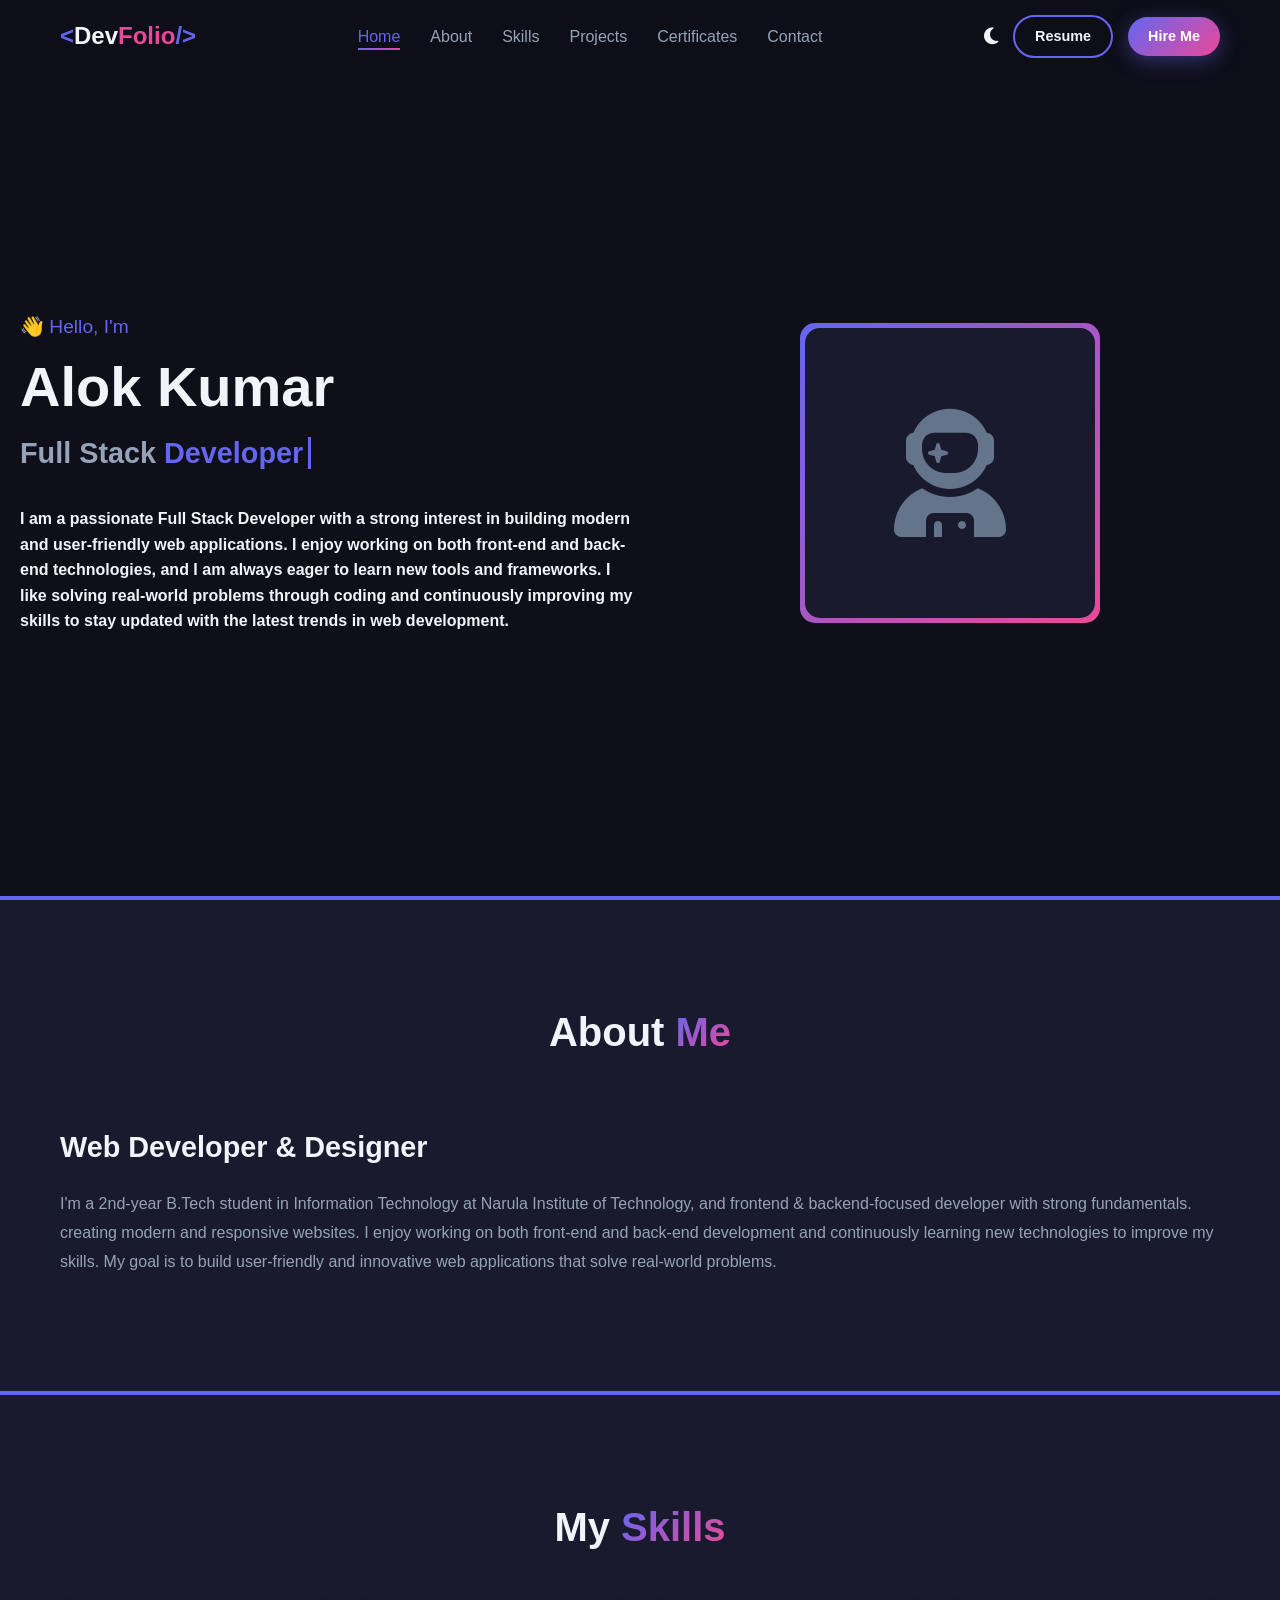
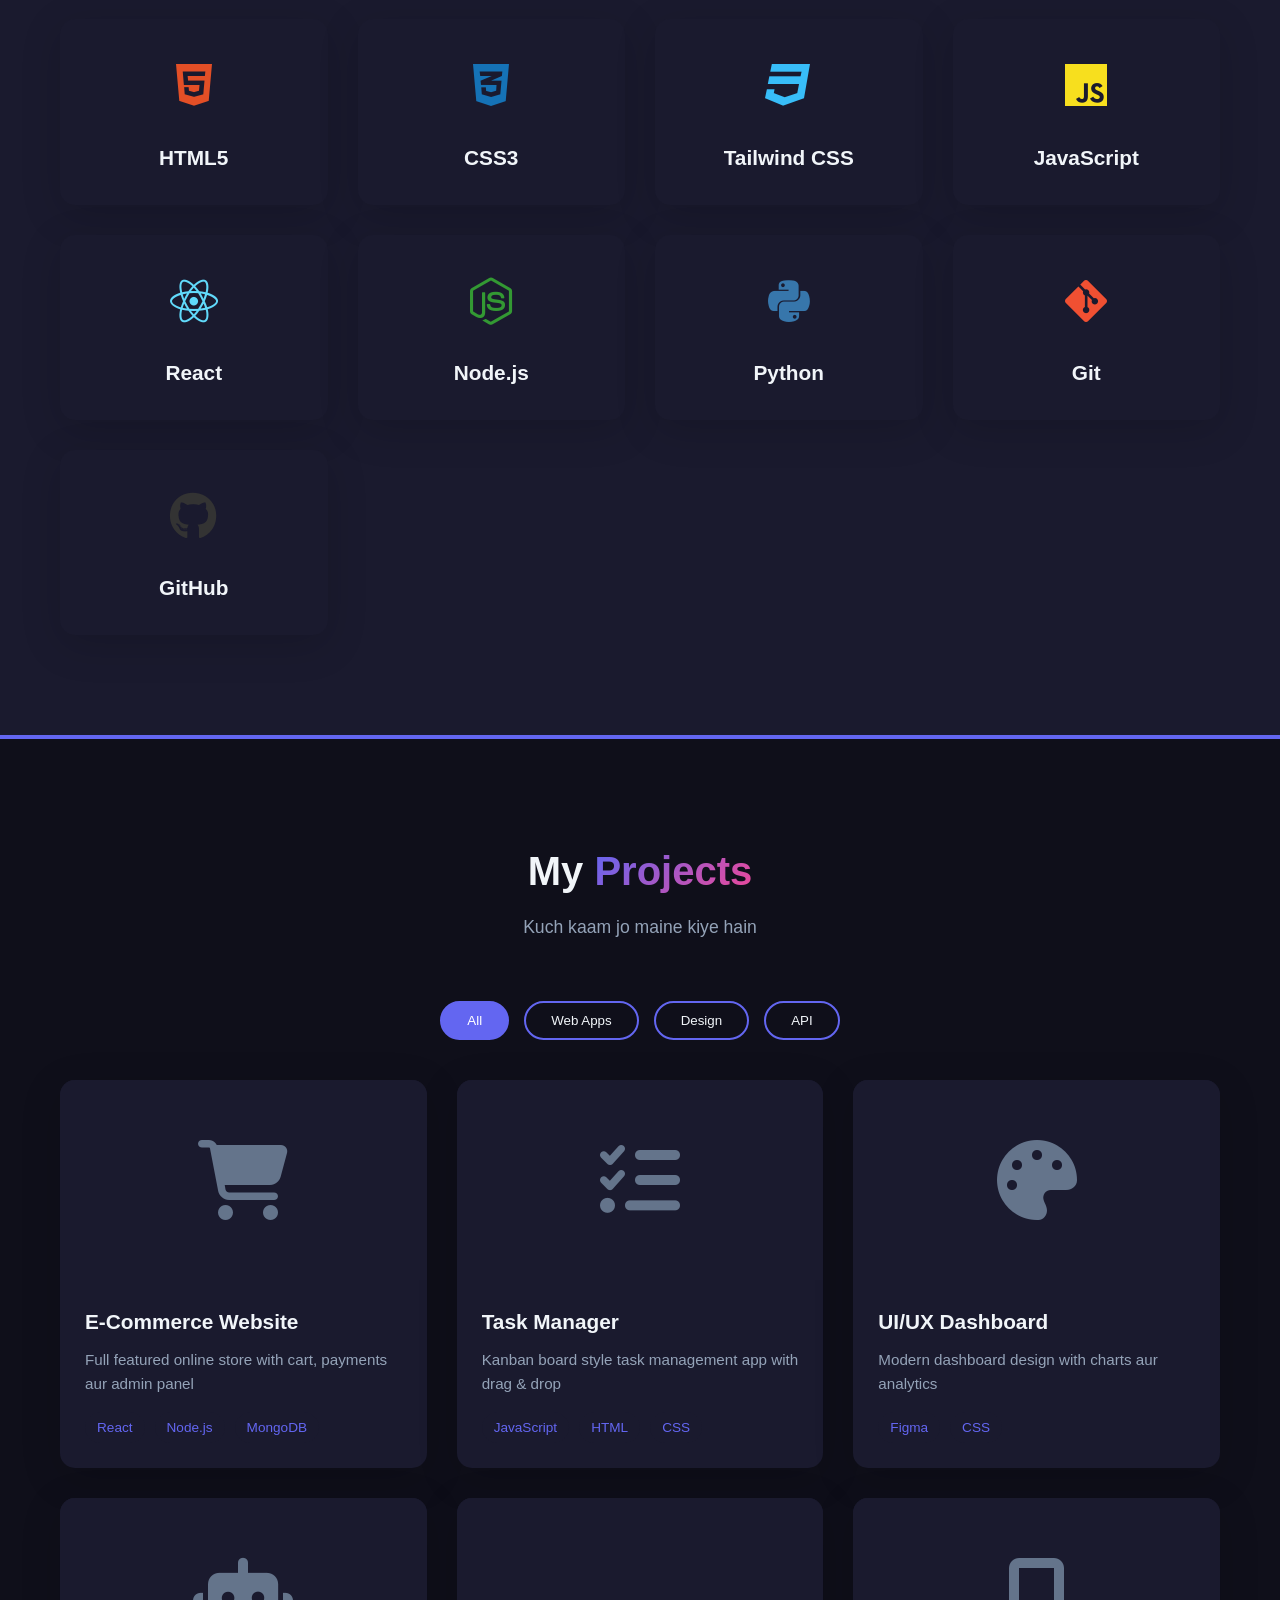
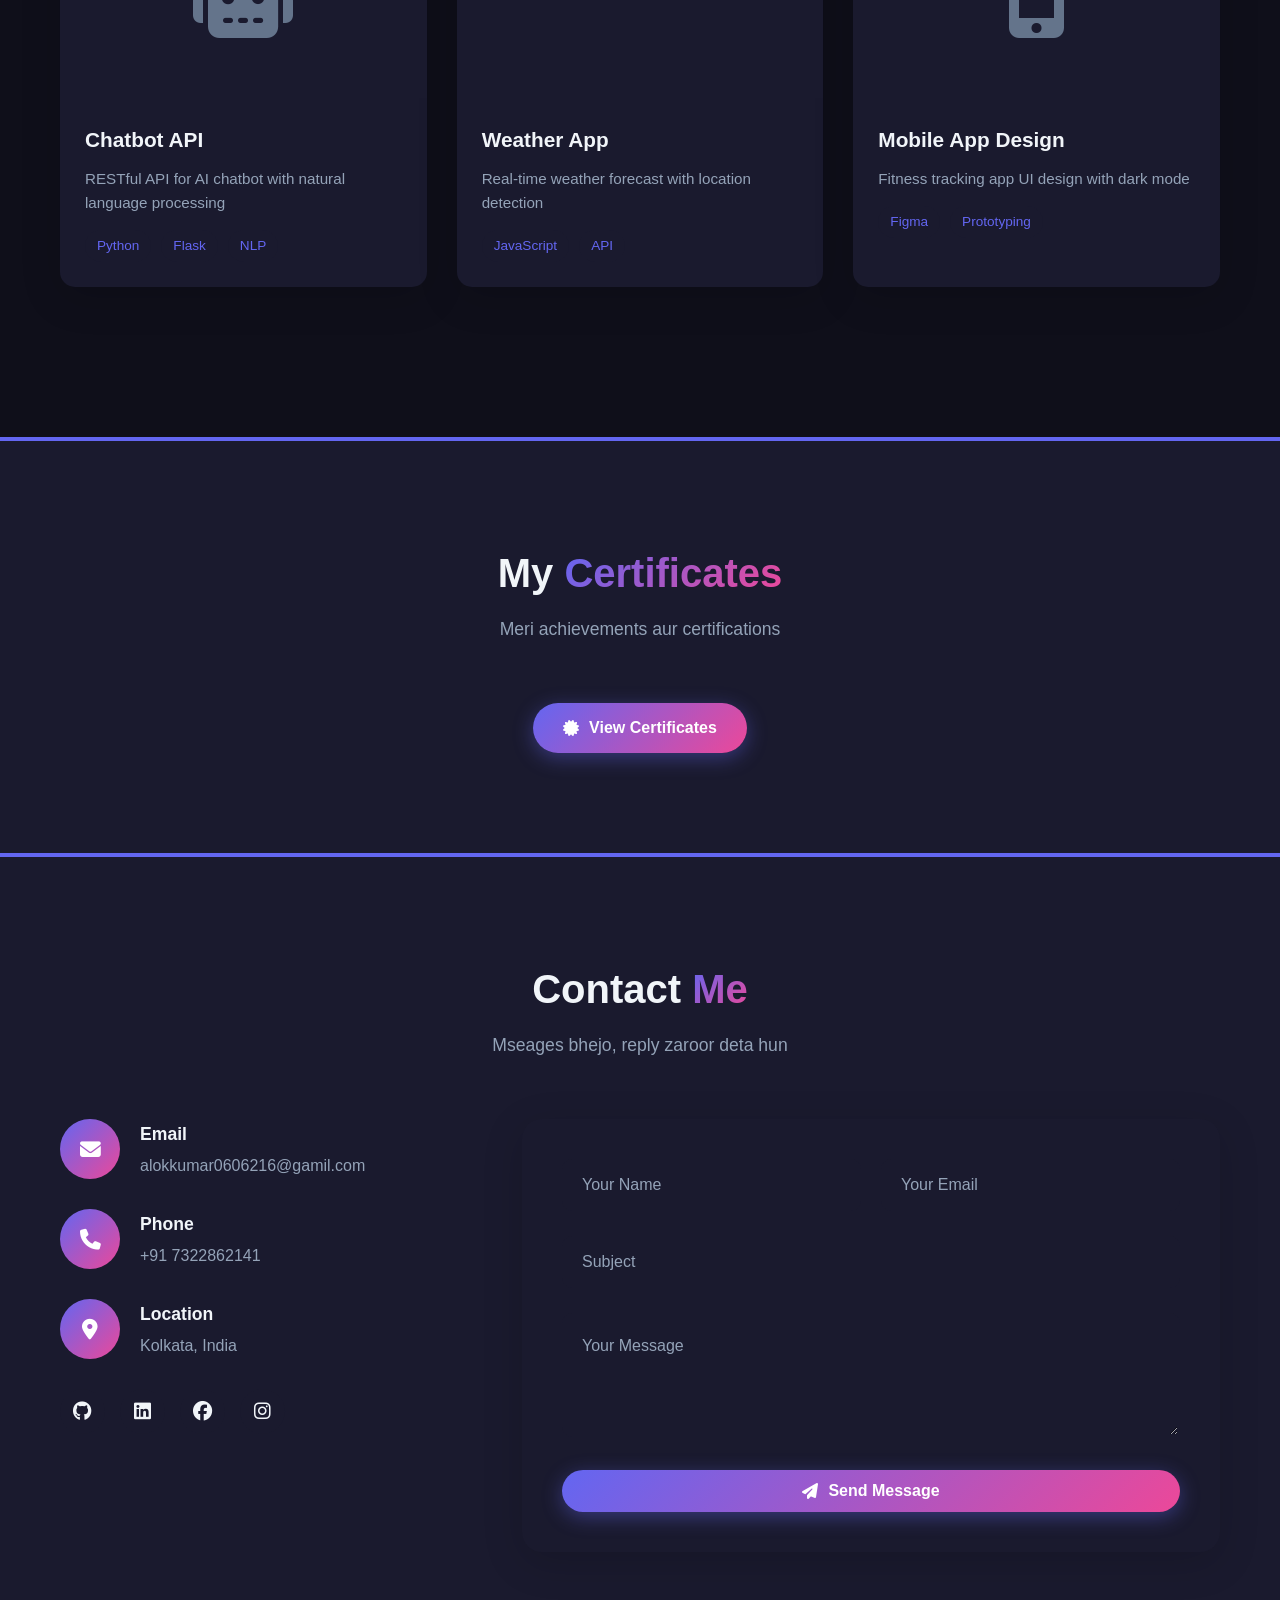
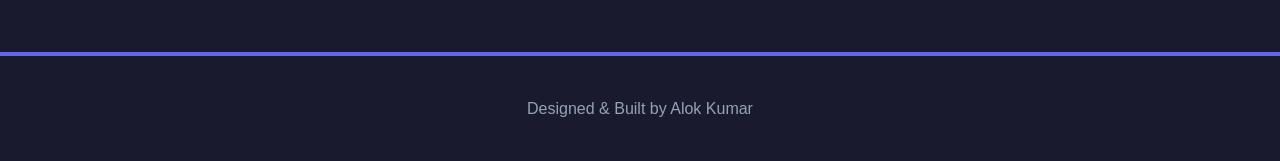
==== index.html @ e2c75981 "On Working" ====
<!doctype html>
<html lang="hi">

<head>
  <meta charset="UTF-8" />
  <meta name="viewport" content="width=device-width, initial-scale=1.0" />
  <title>Portfolio</title>
  <link rel="stylesheet" href="style.css" />
  <link href="https://cdnjs.cloudflare.com/ajax/libs/font-awesome/6.4.0/css/all.min.css" rel="stylesheet" />
</head>

<body>
  <!-- Loader -->
  <div class="loader" id="loader">
    <div class="spinner"></div>
  </div>

  <!-- Navigation -->
  <nav class="navbar" id="navbar">
    <div class="nav-container">
      <a href="#home" class="logo">
        <span>&lt;</span>Dev<span class="highlight">Folio</span><span>/&gt;</span>
      </a>
      <ul class="nav-menu" id="nav-menu">
        <li><a href="#home" class="nav-link active">Home</a></li>
        <li><a href="#about" class="nav-link">About</a></li>
        <li><a href="#skills" class="nav-link">Skills</a></li>
        <li><a href="#projects" class="nav-link">Projects</a></li>
        <li><a href="#certificates" class="nav-link">Certificates</a></li>
        <li><a href="#contact" class="nav-link">Contact</a></li>
      </ul>
      <div class="nav-actions">
        <button class="theme-toggle" id="theme-toggle" title="Dark/Light Mode">
          <i class="fas fa-moon"></i>
        </button>
        <div class="nav-btns">
          <a href="#" class="btn btn-sm btn-outline" id="download-cv">Resume</a>
          <a href="https://www.linkedin.com/in/alokkumar004" target="_blank" class="btn btn-sm btn-primary">Hire Me</a>
        </div>
        <button class="hamburger" id="hamburger">
          <span></span>
          <span></span>
          <span></span>
        </button>
      </div>
    </div>
  </nav>

  <!-- Hero Section -->
  <section id="home" class="hero">
    <div class="hero-content">
      <p class="hero-greeting">👋 Hello, I'm</p>
      <h1 class="hero-title">Alok Kumar</h1>
      <h2 class="hero-subtitle">
        Full Stack <span class="typewriter" id="typewriter"></span>
      </h2>
      <p class="hero-description">
      <h4>I am a passionate Full Stack Developer with a strong interest in building modern and user-friendly web
        applications. I enjoy working on both front-end and back-end technologies, and I am always eager to learn new
        tools and frameworks. I like solving real-world problems through coding and continuously improving my skills to
        stay updated with the latest trends in web development.</h4>
      </p>

      <div class="hero-stats">

      </div>
    </div>
    <div class="hero-image">
      <div class="image-container">
        <div class="image-border">
          <div class="image-placeholder">
            <i class="fas fa-user-astronaut"></i>
          </div>
        </div>
      </div>
    </div>
  </section>

  <!-- About Section -->
  <section id="about" class="about">
    <div class="container">
      <div class="section-header">
        <h2 class="section-title">About <span class="highlight">Me</span></h2>
        <p class="section-subtitle"></p>
      </div>
      <div class="about-content">
        <div class="about-text">
          <h3>Web Developer & Designer</h3>
          <p>
            I'm a 2nd-year B.Tech student in Information Technology at Narula Institute of Technology, and frontend & backend-focused developer with strong fundamentals.

            creating modern and responsive websites. I enjoy working
            on both front-end and back-end development and continuously
            learning new technologies to improve my skills. My goal is
            to build user-friendly and innovative web applications that
            solve real-world problems.
          </p>
          <p>
            <!-- Mera focus always user experience pe rehta hai. Main ensure karta
            hun ki jo website banau wo not only beautiful ho balki fast aur
            accessible bhi ho. -->
          </p>
        </div>
      </div>
    </div>
  </section>

  <!-- Skills Section -->
  <section id="skills" class="skills">
    <div class="container">
      <div class="section-header">
        <h2 class="section-title">
          My <span class="highlight">Skills</span>
        </h2>
      </div>
      <div class="skills-grid">
        <div class="skill-card" data-aos="fade-up">
          <div class="skill-icon">
            <i class="fab fa-html5"></i>
          </div>
          <h3>HTML5</h3>
        </div>
        <div class="skill-card" data-aos="fade-up">
          <div class="skill-icon">
            <i class="fab fa-css3-alt"></i>
          </div>
          <h3>CSS3</h3>
        </div>
        <div class="skill-card" data-aos="fade-up">
          <div class="skill-icon">
            <i class="fab fa-css3"></i>
          </div>
          <h3>Tailwind CSS</h3>
        </div>
        <div class="skill-card" data-aos="fade-up">
          <div class="skill-icon">
            <i class="fab fa-js"></i>
          </div>
          <h3>JavaScript</h3>
        </div>
        <div class="skill-card" data-aos="fade-up">
          <div class="skill-icon">
            <i class="fab fa-react"></i>
          </div>
          <h3>React</h3>
        </div>
        <div class="skill-card" data-aos="fade-up">
          <div class="skill-icon">
            <i class="fab fa-node-js"></i>
          </div>
          <h3>Node.js</h3>
        </div>
        <div class="skill-card" data-aos="fade-up">
          <div class="skill-icon">
            <i class="fab fa-python"></i>
          </div>
          <h3>Python</h3>
        </div>
        <div class="skill-card" data-aos="fade-up">
          <div class="skill-icon">
            <i class="fab fa-git-alt"></i>
          </div>
          <h3>Git</h3>
        </div>
        <div class="skill-card" data-aos="fade-up">
          <div class="skill-icon">
            <i class="fab fa-github"></i>
          </div>
          <h3>GitHub</h3>
        </div>
      </div>
    </div>
  </section>

  <!-- Projects Section -->
  <section id="projects" class="projects">
    <div class="container">
      <div class="section-header">
        <h2 class="section-title">
          My <span class="highlight">Projects</span>
        </h2>
        <p class="section-subtitle">Kuch kaam jo maine kiye hain</p>
      </div>
      <div class="project-filters">
        <button class="filter-btn active" data-filter="all">All</button>
        <button class="filter-btn" data-filter="web">Web Apps</button>
        <button class="filter-btn" data-filter="design">Design</button>
        <button class="filter-btn" data-filter="api">API</button>
      </div>
      <div class="projects-grid">
        <div class="project-card" data-category="web">
          <div class="project-image">
            <div class="project-placeholder">
              <i class="fas fa-shopping-cart"></i>
            </div>
            <div class="project-overlay">
              <a href="#" class="project-link"><i class="fas fa-link"></i></a>
              <a href="#" class="project-github"><i class="fab fa-github"></i></a>
            </div>
          </div>
          <div class="project-info">
            <h3>E-Commerce Website</h3>
            <p>
              Full featured online store with cart, payments aur admin panel
            </p>
            <div class="project-tags">
              <span>React</span>
              <span>Node.js</span>
              <span>MongoDB</span>
            </div>
          </div>
        </div>
        <div class="project-card" data-category="web">
          <div class="project-image">
            <div class="project-placeholder">
              <i class="fas fa-tasks"></i>
            </div>
            <div class="project-overlay">
              <a href="#" class="project-link"><i class="fas fa-link"></i></a>
              <a href="#" class="project-github"><i class="fab fa-github"></i></a>
            </div>
          </div>
          <div class="project-info">
            <h3>Task Manager</h3>
            <p>Kanban board style task management app with drag & drop</p>
            <div class="project-tags">
              <span>JavaScript</span>
              <span>HTML</span>
              <span>CSS</span>
            </div>
          </div>
        </div>
        <div class="project-card" data-category="design">
          <div class="project-image">
            <div class="project-placeholder">
              <i class="fas fa-palette"></i>
            </div>
            <div class="project-overlay">
              <a href="#" class="project-link"><i class="fas fa-link"></i></a>
              <a href="#" class="project-github"><i class="fab fa-github"></i></a>
            </div>
          </div>
          <div class="project-info">
            <h3>UI/UX Dashboard</h3>
            <p>Modern dashboard design with charts aur analytics</p>
            <div class="project-tags">
              <span>Figma</span>
              <span>CSS</span>
            </div>
          </div>
        </div>
        <div class="project-card" data-category="api">
          <div class="project-image">
            <div class="project-placeholder">
              <i class="fas fa-robot"></i>
            </div>
            <div class="project-overlay">
              <a href="#" class="project-link"><i class="fas fa-link"></i></a>
              <a href="#" class="project-github"><i class="fab fa-github"></i></a>
            </div>
          </div>
          <div class="project-info">
            <h3>Chatbot API</h3>
            <p>RESTful API for AI chatbot with natural language processing</p>
            <div class="project-tags">
              <span>Python</span>
              <span>Flask</span>
              <span>NLP</span>
            </div>
          </div>
        </div>
        <div class="project-card" data-category="web">
          <div class="project-image">
            <div class="project-placeholder">
              <i class="fas fa-weather"></i>
            </div>
            <div class="project-overlay">
              <a href="#" class="project-link"><i class="fas fa-link"></i></a>
              <a href="#" class="project-github"><i class="fab fa-github"></i></a>
            </div>
          </div>
          <div class="project-info">
            <h3>Weather App</h3>
            <p>Real-time weather forecast with location detection</p>
            <div class="project-tags">
              <span>JavaScript</span>
              <span>API</span>
            </div>
          </div>
        </div>
        <div class="project-card" data-category="design">
          <div class="project-image">
            <div class="project-placeholder">
              <i class="fas fa-mobile-alt"></i>
            </div>
            <div class="project-overlay">
              <a href="#" class="project-link"><i class="fas fa-link"></i></a>
              <a href="#" class="project-github"><i class="fab fa-github"></i></a>
            </div>
          </div>
          <div class="project-info">
            <h3>Mobile App Design</h3>
            <p>Fitness tracking app UI design with dark mode</p>
            <div class="project-tags">
              <span>Figma</span>
              <span>Prototyping</span>
            </div>
          </div>
        </div>
      </div>
    </div>
  </section>

  <!-- Certificates Section -->
  <section id="certificates" class="certificates">
    <div class="container" style="text-align: center;">
      <div class="section-header">
        <h2 class="section-title">My <span class="highlight">Certificates</span></h2>
        <p class="section-subtitle">Meri achievements aur certifications</p>
      </div>
      <a href="#" class="btn btn-primary">
        <i class="fas fa-certificate"></i> View Certificates
      </a>
    </div>
  </section>

  <!-- Contact Section -->
  <section id="contact" class="contact">
    <div class="container">
      <div class="section-header">
        <h2 class="section-title">
          Contact <span class="highlight">Me</span>
        </h2>
        <p class="section-subtitle">Mseages bhejo, reply zaroor deta hun</p>
      </div>
      <div class="contact-content">
        <div class="contact-info">
          <div class="contact-item">
            <div class="contact-icon">
              <i class="fas fa-envelope"></i>
            </div>
            <div>
              <h4>Email</h4>
              <p>alokkumar0606216@gamil.com</p>
            </div>
          </div>
          <div class="contact-item">
            <div class="contact-icon">
              <i class="fas fa-phone"></i>
            </div>
            <div>
              <h4>Phone</h4>
              <p>+91 7322862141</p>
            </div>
          </div>
          <div class="contact-item">
            <div class="contact-icon">
              <i class="fas fa-map-marker-alt"></i>
            </div>
            <div>
              <h4>Location</h4>
              <p>Kolkata, India</p>
            </div>
          </div>
          <div class="social-links">
            <a href="https://github.com/" target="_blank" title="GitHub"><i class="fab fa-github"></i></a>
            <a href="https://www.linkedin.com/in/alokkumar004" target="_blank" title="LinkedIn"><i
                class="fab fa-linkedin"></i></a>
            <a href="https://facebook.com/" target="_blank" title="facebook"><i class="fab fa-facebook"></i></a>
            <a href="https://instagram.com/" target="_blank" title="Instagram"><i class="fab fa-instagram"></i></a>
          </div>
        </div>
        <form class="contact-form" id="contact-form">
          <div class="form-row">
            <div class="form-group">
              <input type="text" id="name" name="name" required />
              <label for="name">Your Name</label>
            </div>
            <div class="form-group">
              <input type="email" id="email" name="email" required />
              <label for="email">Your Email</label>
            </div>
          </div>
          <div class="form-group">
            <input type="text" id="subject" name="subject" required />
            <label for="subject">Subject</label>
          </div>
          <div class="form-group">
            <textarea id="message" name="message" rows="5" required></textarea>
            <label for="message">Your Message</label>
          </div>
          <button type="submit" class="btn btn-primary btn-block">
            <i class="fas fa-paper-plane"></i> Send Message
          </button>
        </form>
      </div>
    </div>
  </section>

  <!-- Footer -->
  <footer class="footer">
    <div class="container">
      <div class="footer-content">

        <p>Designed & Built by Alok Kumar</p>
      </div>
    </div>
  </footer>

  <!-- Back to Top Button -->
  <button class="back-to-top" id="back-to-top">
    <i class="fas fa-arrow-up"></i>
  </button>

  <!-- Toast Notification -->
  <div class="toast" id="toast">
    <i class="fas fa-check-circle"></i>
    <span id="toast-message">Message sent successfully!</span>
  </div>

  <script src="script.js"></script>
</body>

</html>
---- style.css ----
/* ==========================================
   PORTFOLIO - CSS STYLES
   ========================================== */

/* CSS Variables */
:root {
  --primary: #6366f1;
  --primary-dark: #4f46e5;
  --secondary: #ec4899;
  --dark: #1a1a2e;
  --dark-bg: #0f0f1a;
  --light: #ffffff;
  --gray: #64748b;
  --gray-light: #e2e8f0;
  --gradient: linear-gradient(135deg, #6366f1 0%, #ec4899 100%);
  --shadow: 0 10px 40px rgba(0, 0, 0, 0.15);
  --transition: all 0.3s ease;
}

/* Light Theme */
[data-theme="light"] {
  --bg-primary: #ffffff;
  --bg-secondary: #f8fafc;
  --text-primary: #1e293b;
  --text-secondary: #475569;
  --card-bg: #ffffff;
  --nav-bg: rgba(255, 255, 255, 0.95);
}

/* Dark Theme */
[data-theme="dark"] {
  --bg-primary: #0f0f1a;
  --bg-secondary: #1a1a2e;
  --text-primary: #f1f5f9;
  --text-secondary: #94a3b8;
  --card-bg: #1a1a2e;
  --nav-bg: rgba(15, 15, 26, 0.95);
}

/* Reset & Base */
* {
  margin: 0;
  padding: 0;
  box-sizing: border-box;
}

html {
  scroll-behavior: smooth;
}

body {
  font-family: "Segoe UI", Tahoma, sans-serif;
  background: var(--bg-primary);
  color: var(--text-primary);
  line-height: 1.6;
  overflow-x: hidden;
  transition: var(--transition);
}

a {
  text-decoration: none;
  color: inherit;
}

ul {
  list-style: none;
}

img {
  max-width: 100%;
}

/* Container */
.container {
  max-width: 1200px;
  margin: 0 auto;
  padding: 0 20px;
}

/* ==========================================
   LOADER
   ========================================== */
.loader {
  position: fixed;
  top: 0;
  left: 0;
  width: 100%;
  height: 100%;
  background: var(--bg-primary);
  display: flex;
  justify-content: center;
  align-items: center;
  z-index: 9999;
  transition:
    opacity 0.5s,
    visibility 0.5s;
}

.loader.hidden {
  opacity: 0;
  visibility: hidden;
}

.spinner {
  width: 50px;
  height: 50px;
  border: 4px solid var(--gray-light);
  border-top-color: var(--primary);
  border-radius: 50%;
  animation: spin 1s linear infinite;
}

@keyframes spin {
  to {
    transform: rotate(360deg);
  }
}

/* ==========================================
   NAVIGATION
   ========================================== */
.navbar {
  position: fixed;
  top: 0;
  left: 0;
  width: 100%;
  padding: 15px 0;
  background: var(--nav-bg);
  backdrop-filter: blur(10px);
  z-index: 1000;
  transition: var(--transition);
}

.navbar.scrolled {
  box-shadow: var(--shadow);
  padding: 10px 0;
}

.nav-container {
  max-width: 1200px;
  margin: 0 auto;
  padding: 0 20px;
  display: flex;
  justify-content: space-between;
  align-items: center;
}

.logo {
  font-size: 1.5rem;
  font-weight: 700;
  color: var(--text-primary);
}

.logo span:first-child,
.logo span:last-child {
  color: var(--primary);
}

.logo .highlight {
  color: var(--secondary);
}

.nav-menu {
  display: flex;
  gap: 30px;
}

.nav-link {
  font-weight: 500;
  color: var(--text-secondary);
  position: relative;
  padding: 5px 0;
  transition: var(--transition);
}

.nav-link::after {
  content: "";
  position: absolute;
  bottom: 0;
  left: 0;
  width: 0;
  height: 2px;
  background: var(--gradient);
  transition: var(--transition);
}

.nav-link:hover::after,
.nav-link.active::after {
  width: 100%;
}

.nav-link:hover,
.nav-link.active {
  color: var(--primary);
}

.nav-actions {
  display: flex;
  align-items: center;
  gap: 15px;
}

.nav-btns {
  display: flex;
  gap: 15px;
  align-items: center;
}

.theme-toggle,
.hamburger {
  background: none;
  border: none;
  cursor: pointer;
  font-size: 1.2rem;
  color: var(--text-primary);
  transition: var(--transition);
}

.theme-toggle:hover {
  color: var(--primary);
  transform: scale(1.1);
}

.hamburger {
  display: none;
  flex-direction: column;
  gap: 5px;
}

.hamburger span {
  width: 25px;
  height: 3px;
  background: var(--text-primary);
  border-radius: 3px;
  transition: var(--transition);
}

/* ==========================================
   HERO SECTION
   ========================================== */
.hero {
  min-height: 100vh;
  display: flex;
  align-items: center;
  padding: 100px 20px 50px;
  position: relative;
  background: var(--bg-primary);
}

.hero .container {
  display: flex;
  align-items: center;
  justify-content: space-between;
  gap: 50px;
  max-width: 1200px;
  margin: 0 auto;
  width: 100%;
}

.hero-content {
  flex: 1;
}

.hero-greeting {
  font-size: 1.2rem;
  color: var(--primary);
  margin-bottom: 10px;
}

.hero-title {
  font-size: 3.5rem;
  font-weight: 700;
  margin-bottom: 10px;
  line-height: 1.2;
}

.hero-subtitle {
  font-size: 1.8rem;
  color: var(--text-secondary);
  margin-bottom: 20px;
}

.typewriter {
  color: var(--primary);
  border-right: 3px solid var(--primary);
  padding-right: 5px;
  animation: blink 0.7s infinite;
}

@keyframes blink {
  50% {
    border-color: transparent;
  }
}

.hero-description {
  font-size: 1.1rem;
  color: var(--text-secondary);
  margin-bottom: 30px;
  max-width: 500px;
}

.hero-buttons {
  display: flex;
  gap: 15px;
  margin-bottom: 40px;
}

.btn {
  padding: 12px 30px;
  border-radius: 50px;
  font-weight: 600;
  display: inline-flex;
  align-items: center;
  gap: 10px;
  transition: var(--transition);
  cursor: pointer;
  border: none;
  font-size: 1rem;
}

.btn-sm {
  padding: 8px 20px;
  font-size: 0.9rem;
}

.btn-primary {
  background: var(--gradient);
  color: white;
  box-shadow: 0 5px 20px rgba(99, 102, 241, 0.4);
}

.btn-primary:hover {
  transform: translateY(-3px);
  box-shadow: 0 8px 30px rgba(99, 102, 241, 0.5);
}

.btn-outline {
  background: transparent;
  color: var(--text-primary);
  border: 2px solid var(--primary);
}

.btn-outline:hover {
  background: var(--primary);
  color: white;
}

.hero-stats {
  display: flex;
  gap: 40px;
}

.stat {
  text-align: center;
}

.stat-number {
  font-size: 2.5rem;
  font-weight: 700;
  color: var(--primary);
  display: block;
}

.stat-label {
  font-size: 0.9rem;
  color: var(--text-secondary);
}

.hero-image {
  flex: 1;
  display: flex;
  justify-content: center;
}

.image-container {
  position: relative;
}

.image-border {
  width: 300px;
  height: 300px;
  border-radius: 15px;
  background: var(--gradient);
  padding: 5px;
}

@keyframes rotate {
  from {
    transform: rotate(0deg);
  }
  to {
    transform: rotate(360deg);
  }
}

.image-placeholder {
  width: 100%;
  height: 100%;
  border-radius: 15px;
  background: var(--bg-secondary);
  display: flex;
  justify-content: center;
  align-items: center;
  font-size: 8rem;
  color: var(--gray);
}

.scroll-indicator {
  position: absolute;
  bottom: 30px;
  left: 50%;
  transform: translateX(-50%);
  display: flex;
  flex-direction: column;
  align-items: center;
  gap: 10px;
  color: var(--text-secondary);
  animation: bounce 2s infinite;
}

.mouse {
  width: 25px;
  height: 40px;
  border: 2px solid var(--text-secondary);
  border-radius: 15px;
  position: relative;
}

.wheel {
  width: 4px;
  height: 8px;
  background: var(--primary);
  border-radius: 2px;
  position: absolute;
  top: 8px;
  left: 50%;
  transform: translateX(-50%);
  animation: scroll 1.5s infinite;
}

@keyframes scroll {
  0% {
    opacity: 1;
    transform: translateX(-50%) translateY(0);
  }
  100% {
    opacity: 0;
    transform: translateX(-50%) translateY(15px);
  }
}

@keyframes bounce {
  0%,
  100% {
    transform: translateX(-50%) translateY(0);
  }
  50% {
    transform: translateX(-50%) translateY(10px);
  }
}

/* ==========================================
   SECTION STYLES
   ========================================== */
section {
  padding: 100px 0;
  background: var(--bg-secondary);
  position: relative;
  overflow: hidden;
  border-bottom: 4px solid var(--primary);
}

.section-header {
  text-align: center;
  margin-bottom: 60px;
}

.section-title {
  font-size: 2.5rem;
  font-weight: 700;
  margin-bottom: 10px;
}

.section-title .highlight {
  background: var(--gradient);
  -webkit-background-clip: text;
  -webkit-text-fill-color: transparent;
  background-clip: text;
}

.section-subtitle {
  color: var(--text-secondary);
  font-size: 1.1rem;
}

/* ==========================================
   ABOUT SECTION
   ========================================== */
.about-content {
  display: flex;
  gap: 50px;
  align-items: center;
}

.about-image {
  flex: 1;
}

.about-image-placeholder {
  width: 100%;
  max-width: 400px;
  height: 400px;
  background: var(--gradient);
  border-radius: 20px;
  display: flex;
  justify-content: center;
  align-items: center;
  font-size: 10rem;
  color: white;
  opacity: 0.8;
}

.about-text {
  flex: 1;
}

.about-text h3 {
  font-size: 1.8rem;
  margin-bottom: 20px;
  color: var(--text-primary);
}

.about-text p {
  color: var(--text-secondary);
  margin-bottom: 15px;
  line-height: 1.8;
}

.about-info {
  display: grid;
  grid-template-columns: 1fr 1fr;
  gap: 15px;
  margin: 30px 0;
}

.info-item {
  display: flex;
  align-items: center;
  gap: 10px;
  color: var(--text-secondary);
}

.info-item i {
  color: var(--primary);
  width: 20px;
}

/* ==========================================
   SKILLS SECTION
   ========================================== */
.skills-grid {
  display: grid;
  grid-template-columns: repeat(auto-fit, minmax(250px, 1fr));
  gap: 30px;
  justify-content: center;
}

.skill-card {
  background: var(--card-bg);
  padding: 30px;
  border-radius: 15px;
  box-shadow: var(--shadow);
  transition: var(--transition);
  text-align: center;
  display: flex;
  flex-direction: column;
  align-items: center;
  justify-content: center;
}

.skill-card:hover {
  transform: translateY(-5px);
}

.skill-icon {
  font-size: 3rem;
  margin-bottom: 15px;
}

.skill-icon .fa-html5 {
  color: #e34f26;
}
.skill-icon .fa-css3-alt {
  color: #1572b6;
}
.skill-icon .fa-js {
  color: #f7df1e;
}
.skill-icon .fa-react {
  color: #61dafb;
}
.skill-icon .fa-node-js {
  color: #339933;
}
.skill-icon .fa-python {
  color: #3776ab;
}
.skill-icon .fa-css3 {
  color: #38bdf8;
}
.skill-icon .fa-git-alt {
  color: #f05032;
}
.skill-icon .fa-github {
  color: #333;
}

.skill-card h3 {
  font-size: 1.3rem;
  margin-bottom: 0;
}

/* ==========================================
   PROJECTS SECTION
   ========================================== */
.projects {
  background: var(--bg-primary);
}

.project-filters {
  display: flex;
  justify-content: center;
  gap: 15px;
  margin-bottom: 40px;
  flex-wrap: wrap;
}

.filter-btn {
  padding: 10px 25px;
  border: 2px solid var(--primary);
  background: transparent;
  color: var(--text-primary);
  border-radius: 30px;
  cursor: pointer;
  font-weight: 500;
  transition: var(--transition);
}

.filter-btn:hover,
.filter-btn.active {
  background: var(--primary);
  color: white;
}

.projects-grid {
  display: grid;
  grid-template-columns: repeat(auto-fit, minmax(350px, 1fr));
  gap: 30px;
  margin-bottom: 50px;
}

.view-all-container {
  text-align: center;
}

.project-card {
  background: var(--card-bg);
  border-radius: 15px;
  overflow: hidden;
  box-shadow: var(--shadow);
  transition: var(--transition);
}

.project-card:hover {
  transform: translateY(-10px);
}

.project-card.hidden {
  display: none;
}

.project-image {
  position: relative;
  height: 200px;
  background: var(--bg-secondary);
}

.project-placeholder {
  width: 100%;
  height: 100%;
  display: flex;
  justify-content: center;
  align-items: center;
  font-size: 5rem;
  color: var(--gray);
}

.project-overlay {
  position: absolute;
  top: 0;
  left: 0;
  width: 100%;
  height: 100%;
  background: rgba(99, 102, 241, 0.9);
  display: flex;
  justify-content: center;
  align-items: center;
  gap: 20px;
  opacity: 0;
  transition: var(--transition);
}

.project-card:hover .project-overlay {
  opacity: 1;
}

.project-link,
.project-github {
  width: 50px;
  height: 50px;
  background: white;
  border-radius: 50%;
  display: flex;
  justify-content: center;
  align-items: center;
  color: var(--primary);
  font-size: 1.2rem;
  transform: translateY(20px);
  transition: var(--transition);
}

.project-card:hover .project-link,
.project-card:hover .project-github {
  transform: translateY(0);
}

.project-info {
  padding: 25px;
}

.project-info h3 {
  font-size: 1.3rem;
  margin-bottom: 10px;
}

.project-info p {
  color: var(--text-secondary);
  margin-bottom: 15px;
  font-size: 0.95rem;
}

.project-tags {
  display: flex;
  gap: 10px;
  flex-wrap: wrap;
}

.project-tags span {
  padding: 5px 12px;
  background: var(--bg-secondary);
  color: var(--primary);
  border-radius: 20px;
  font-size: 0.85rem;
  font-weight: 500;
}

/* ==========================================
   CONTACT SECTION
   ========================================== */
.contact-content {
  display: flex;
  gap: 50px;
}

.contact-info {
  flex: 1;
}

.contact-item {
  display: flex;
  align-items: center;
  gap: 20px;
  margin-bottom: 30px;
}

.contact-icon {
  width: 60px;
  height: 60px;
  background: var(--gradient);
  border-radius: 50%;
  display: flex;
  justify-content: center;
  align-items: center;
  color: white;
  font-size: 1.3rem;
}

.contact-item h4 {
  font-size: 1.1rem;
  margin-bottom: 5px;
}

.contact-item p {
  color: var(--text-secondary);
}

.social-links {
  display: flex;
  gap: 15px;
  margin-top: 30px;
}

.social-links a {
  width: 45px;
  height: 45px;
  background: var(--bg-secondary);
  border-radius: 50%;
  display: flex;
  justify-content: center;
  align-items: center;
  color: var(--text-primary);
  font-size: 1.2rem;
  transition: var(--transition);
}

.social-links a:hover {
  background: var(--primary);
  color: white;
  transform: translateY(-5px);
}

.contact-form {
  flex: 1.5;
  background: var(--card-bg);
  padding: 40px;
  border-radius: 20px;
  box-shadow: var(--shadow);
}

.form-row {
  display: grid;
  grid-template-columns: 1fr 1fr;
  gap: 20px;
}

.form-group {
  margin-bottom: 25px;
  position: relative;
}

.form-group input,
.form-group textarea {
  width: 100%;
  padding: 15px 20px;
  background: var(--bg-secondary);
  border: 2px solid transparent;
  border-radius: 10px;
  color: var(--text-primary);
  font-size: 1rem;
  font-family: inherit;
  transition: var(--transition);
}

.form-group textarea {
  resize: vertical;
  min-height: 120px;
}

.form-group input:focus,
.form-group textarea:focus {
  border-color: var(--primary);
  outline: none;
}

.form-group label {
  position: absolute;
  left: 20px;
  top: 50%;
  transform: translateY(-50%);
  color: var(--text-secondary);
  pointer-events: none;
  transition: var(--transition);
}

.form-group textarea ~ label {
  top: 20px;
  transform: translateY(0);
}

.form-group input:focus ~ label,
.form-group input:valid ~ label,
.form-group textarea:focus ~ label,
.form-group textarea:valid ~ label {
  top: -10px;
  left: 15px;
  font-size: 0.85rem;
  background: var(--card-bg);
  padding: 0 8px;
  color: var(--primary);
}

.btn-block {
  width: 100%;
  justify-content: center;
}

/* ==========================================
   FOOTER
   ========================================== */
.footer {
  background: var(--bg-secondary);
  padding: 40px 0;
  text-align: center;
}

.footer-logo {
  font-size: 1.5rem;
  font-weight: 700;
  margin-bottom: 15px;
}

.footer-logo span:first-child,
.footer-logo span:last-child {
  color: var(--primary);
}

.footer p {
  color: var(--text-secondary);
}

.copyright {
  margin-top: 10px;
  font-size: 0.9rem;
}

/* ==========================================
   BACK TO TOP
   ========================================== */
.back-to-top {
  position: fixed;
  bottom: 30px;
  right: 30px;
  width: 50px;
  height: 50px;
  background: var(--gradient);
  border: none;
  border-radius: 50%;
  color: white;
  font-size: 1.2rem;
  cursor: pointer;
  opacity: 0;
  visibility: hidden;
  transition: var(--transition);
  z-index: 999;
}

.back-to-top.visible {
  opacity: 1;
  visibility: visible;
}

.back-to-top:hover {
  transform: translateY(-5px);
}

/* ==========================================
   TOAST NOTIFICATION
   ========================================== */
.toast {
  position: fixed;
  bottom: 30px;
  left: 50%;
  transform: translateX(-50%) translateY(100px);
  background: #10b981;
  color: white;
  padding: 15px 30px;
  border-radius: 10px;
  display: flex;
  align-items: center;
  gap: 10px;
  font-weight: 500;
  opacity: 0;
  transition: var(--transition);
  z-index: 9999;
}

.toast.show {
  transform: translateX(-50%) translateY(0);
  opacity: 1;
}

/* ==========================================
   RESPONSIVE DESIGN
   ========================================== */
@media (max-width: 992px) {
  .hero .container {
    flex-direction: column;
    text-align: center;
  }

  .hero-content {
    order: 1;
  }

  .hero-image {
    order: 0;
  }

  .hero-description {
    margin: 0 auto 30px;
  }

  .hero-buttons {
    justify-content: center;
  }

  .hero-stats {
    justify-content: center;
  }

  .image-border {
    width: 250px;
    height: 250px;
  }

  .about-content {
    flex-direction: column;
  }

  .about-image {
    display: flex;
    justify-content: center;
  }

  .contact-content {
    flex-direction: column;
  }
}

@media (max-width: 768px) {
  .hamburger {
    display: flex;
  }

  .nav-menu {
    position: fixed;
    top: 70px;
    left: 0;
    width: 100%;
    background: var(--nav-bg);
    flex-direction: column;
    padding: 20px;
    gap: 15px;
    transform: translateY(-150%);
    transition: var(--transition);
  }

  .nav-menu.active {
    transform: translateY(0);
  }

  .hero-title {
    font-size: 2.5rem;
  }

  .hero-subtitle {
    font-size: 1.3rem;
  }

  .hero-stats {
    flex-direction: column;
    gap: 20px;
  }

  .form-row {
    grid-template-columns: 1fr;
  }

  .projects-grid {
    grid-template-columns: 1fr;
  }
}

@media (max-width: 480px) {
  .hero-title {
    font-size: 2rem;
  }

  .section-title {
    font-size: 2rem;
  }

  .btn {
    padding: 10px 20px;
  }

  .about-info {
    grid-template-columns: 1fr;
  }
}
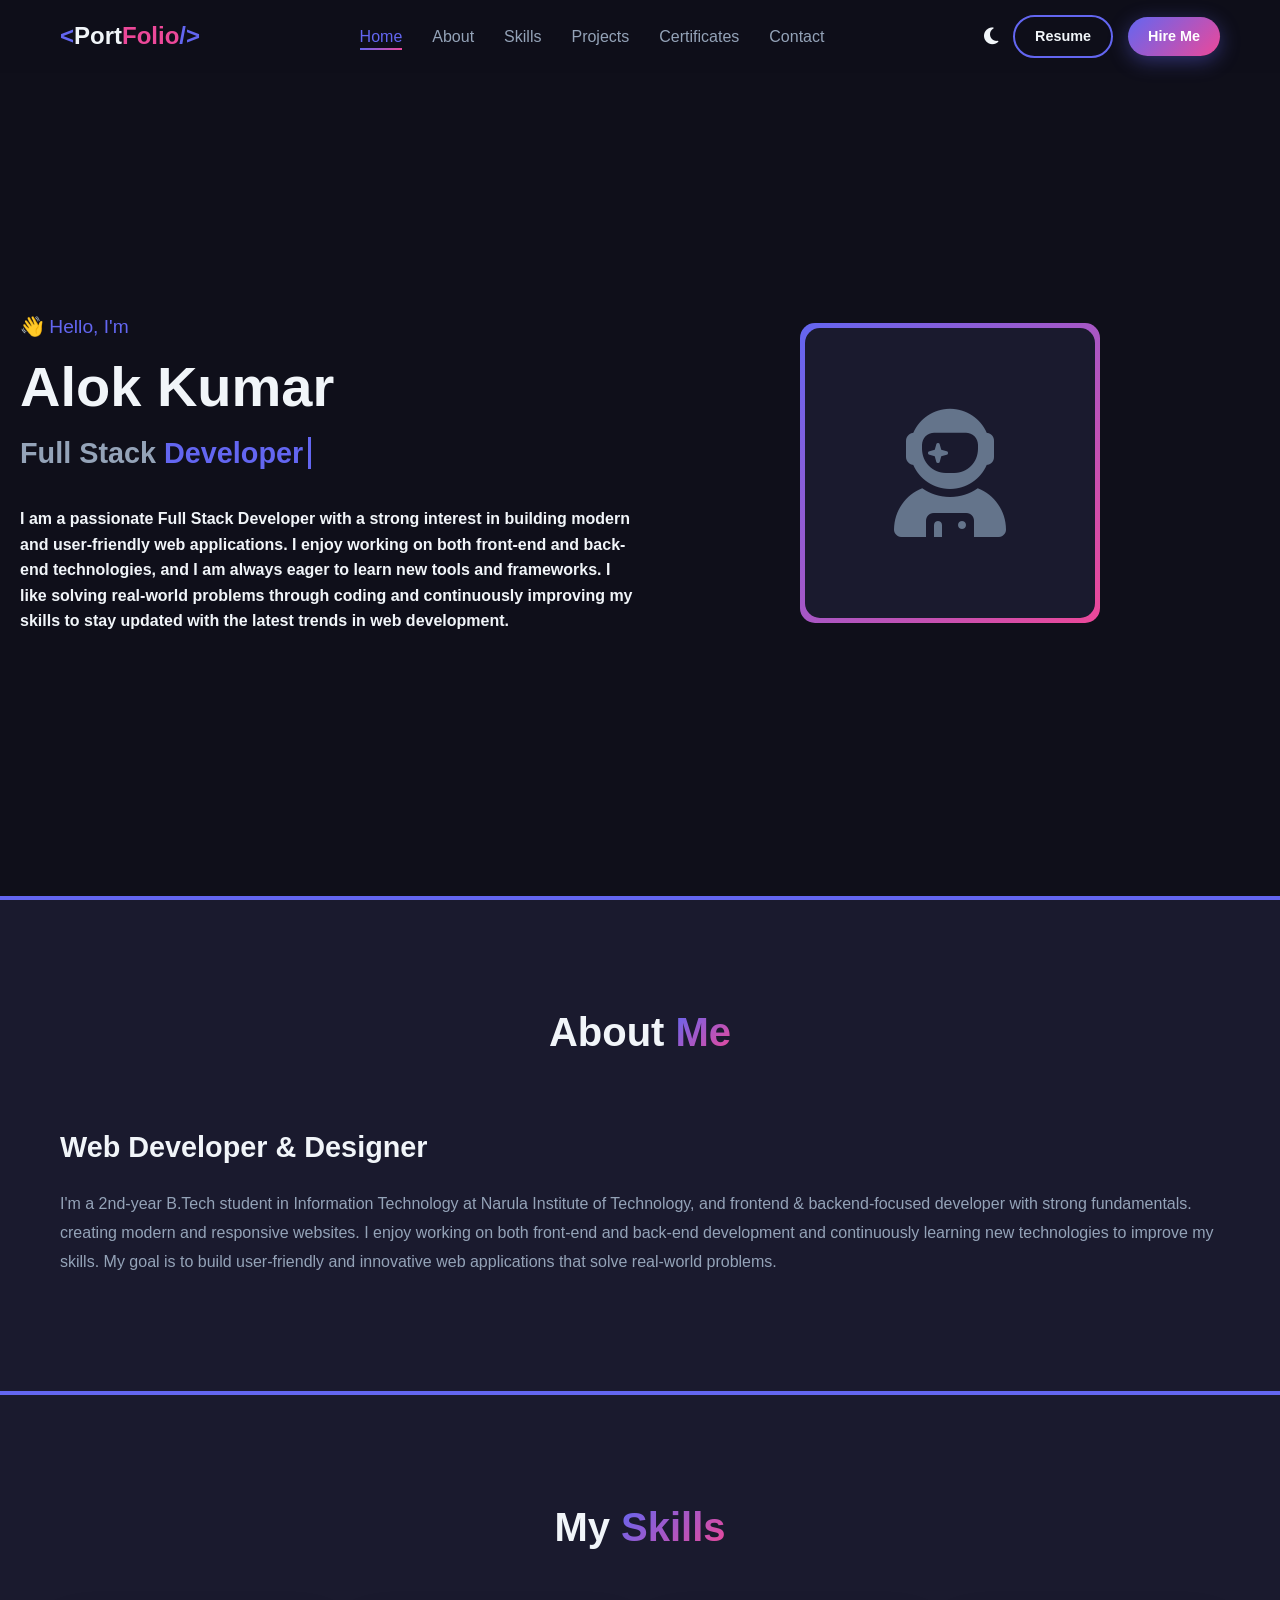
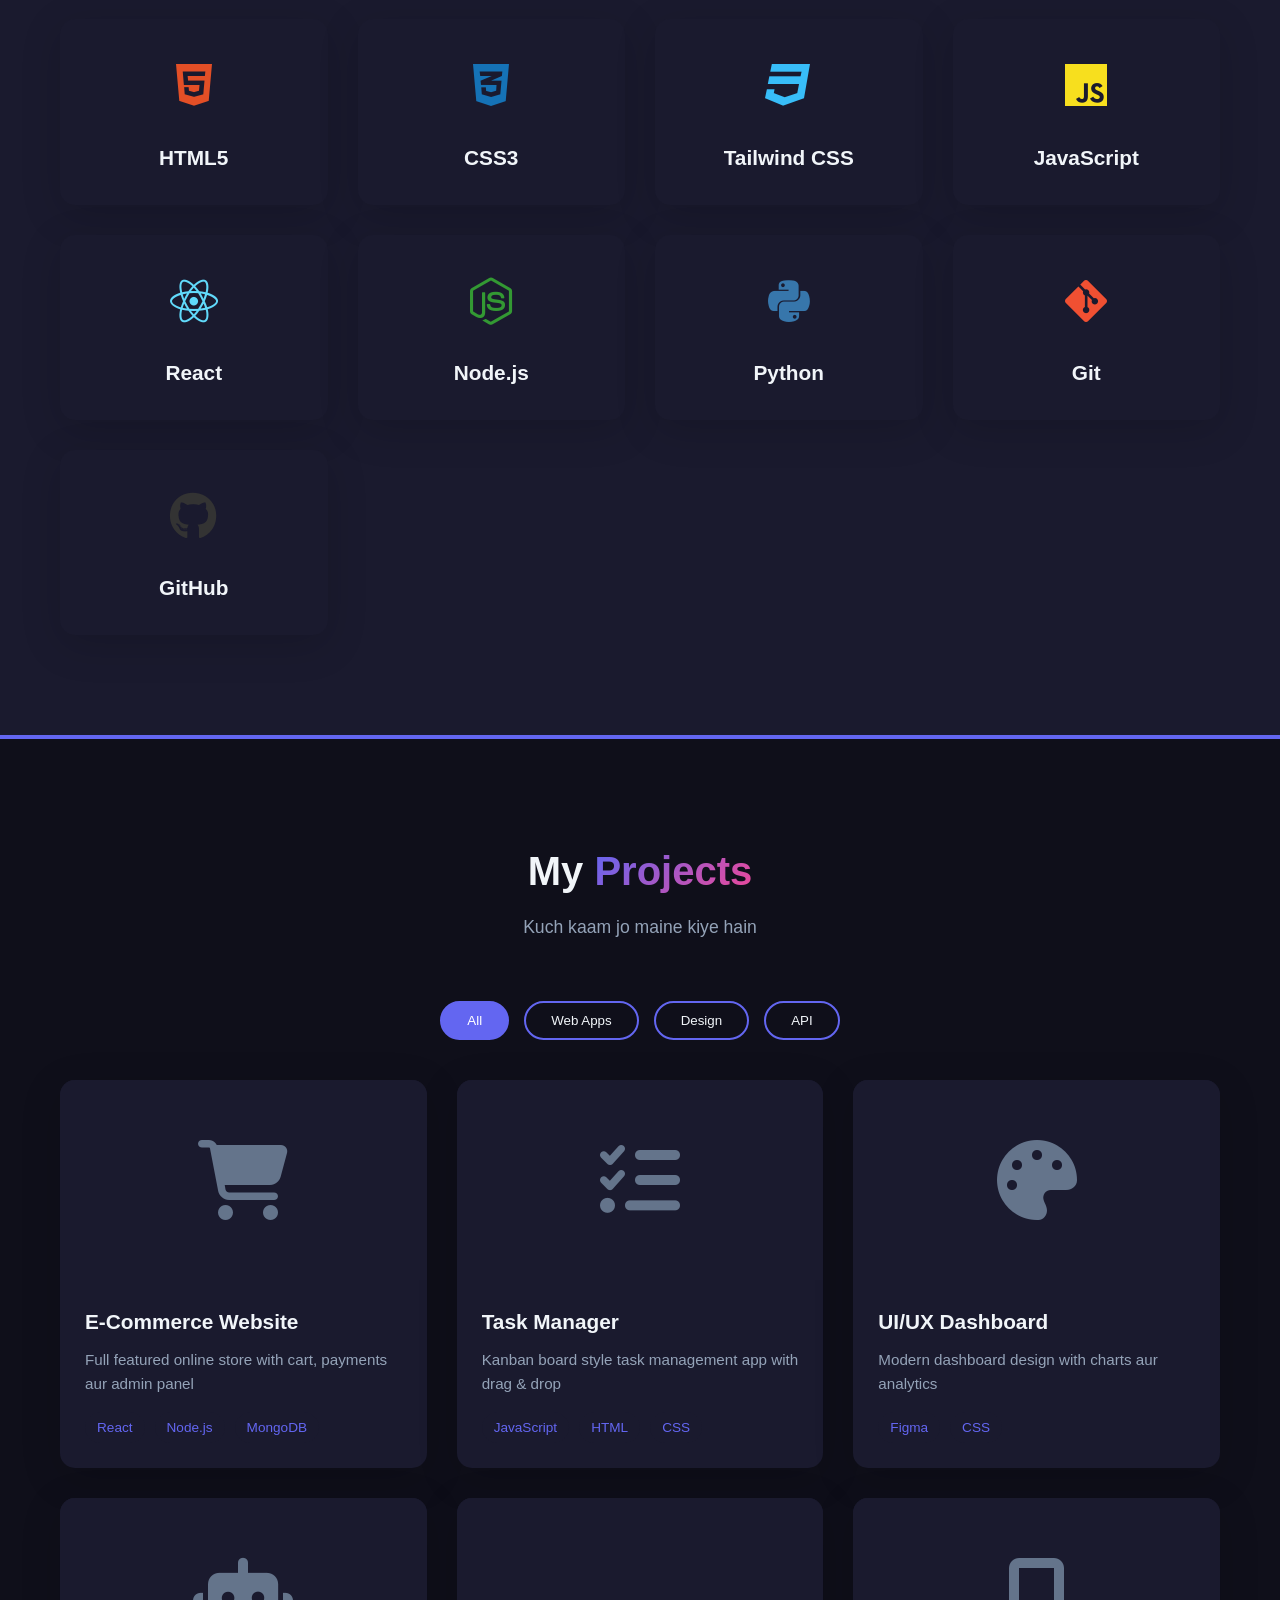
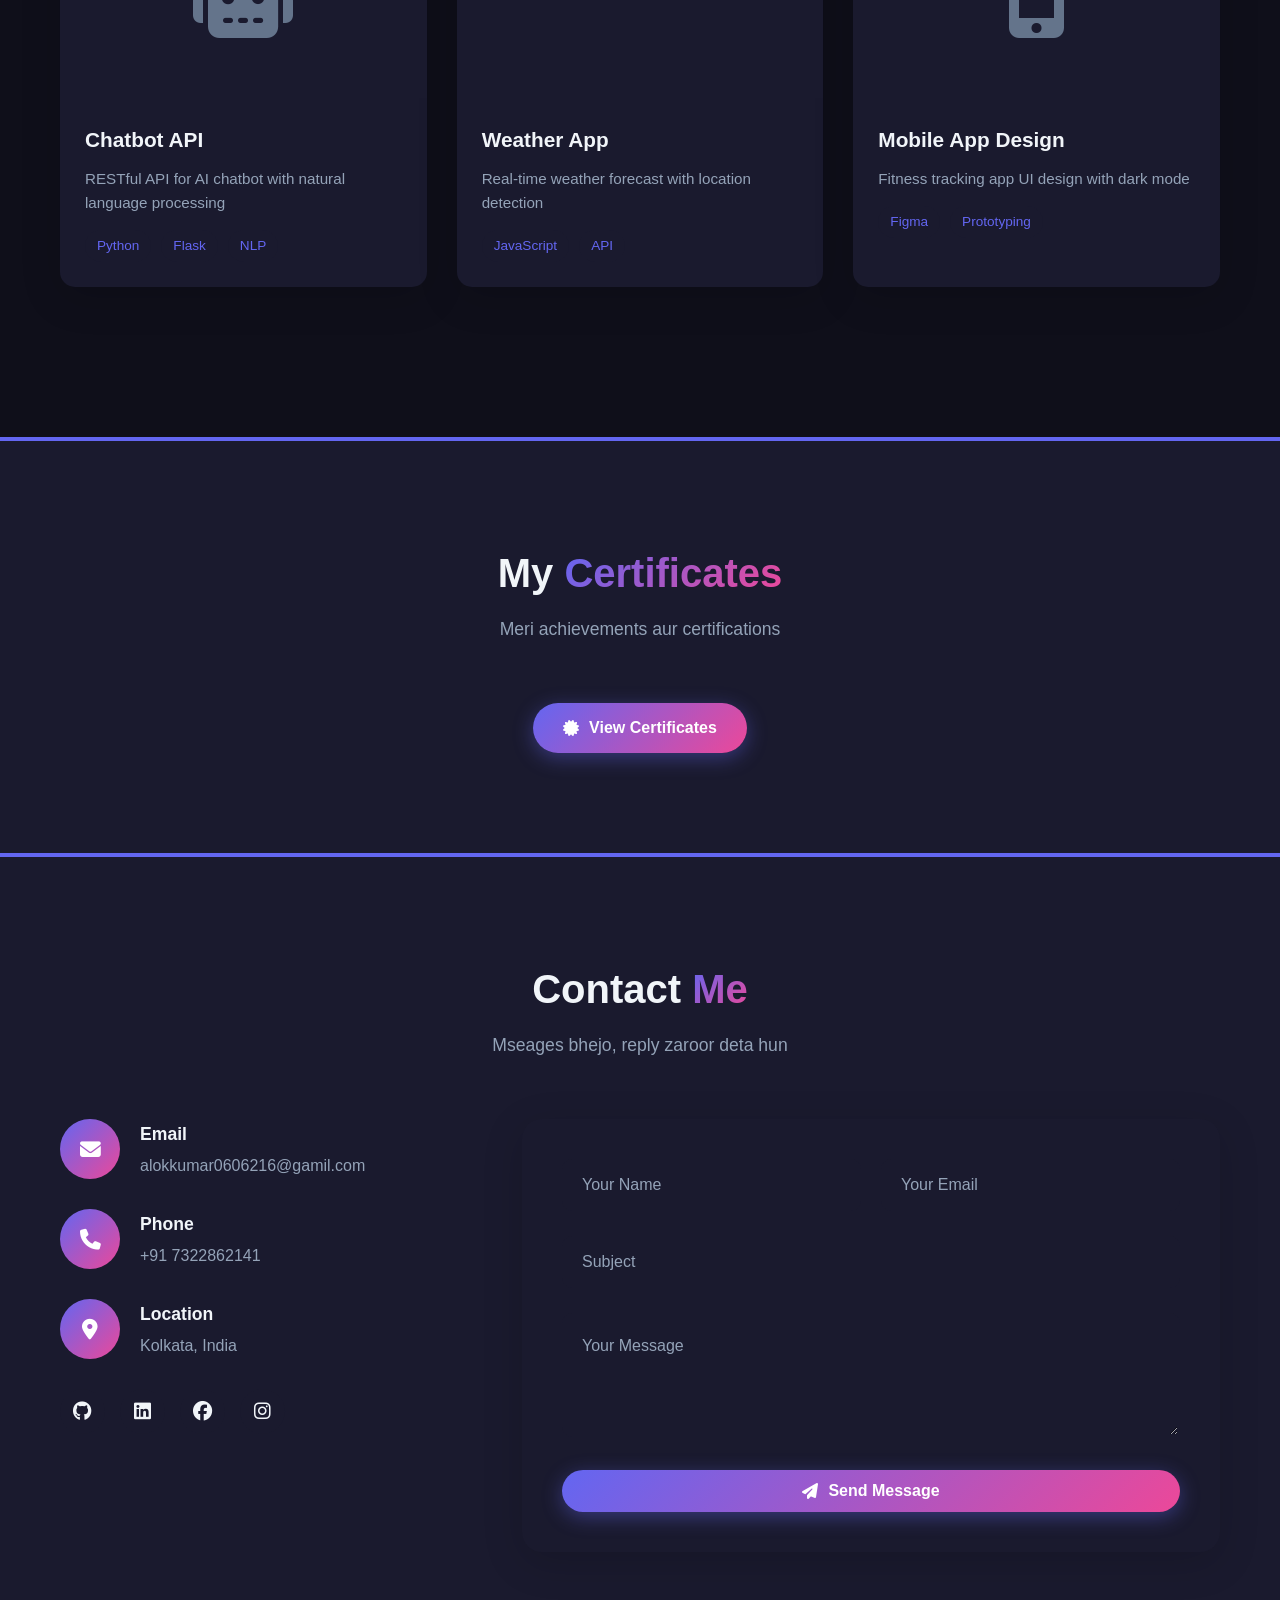
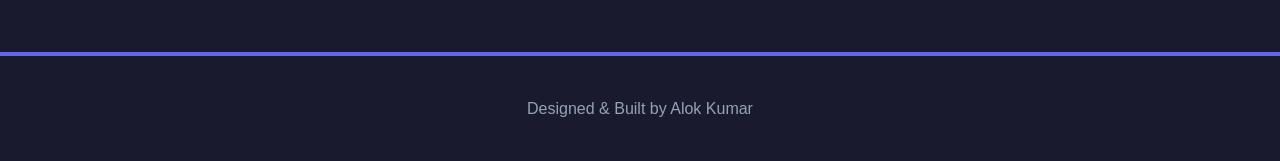
==== commit c5120456: "change name" ====
--- a/index.html
+++ b/index.html
@@ -19,7 +19,7 @@
   <nav class="navbar" id="navbar">
     <div class="nav-container">
       <a href="#home" class="logo">
-        <span>&lt;</span>Dev<span class="highlight">Folio</span><span>/&gt;</span>
+        <span>&lt;</span>Port<span class="highlight">Folio</span><span>/&gt;</span>
       </a>
       <ul class="nav-menu" id="nav-menu">
         <li><a href="#home" class="nav-link active">Home</a></li>
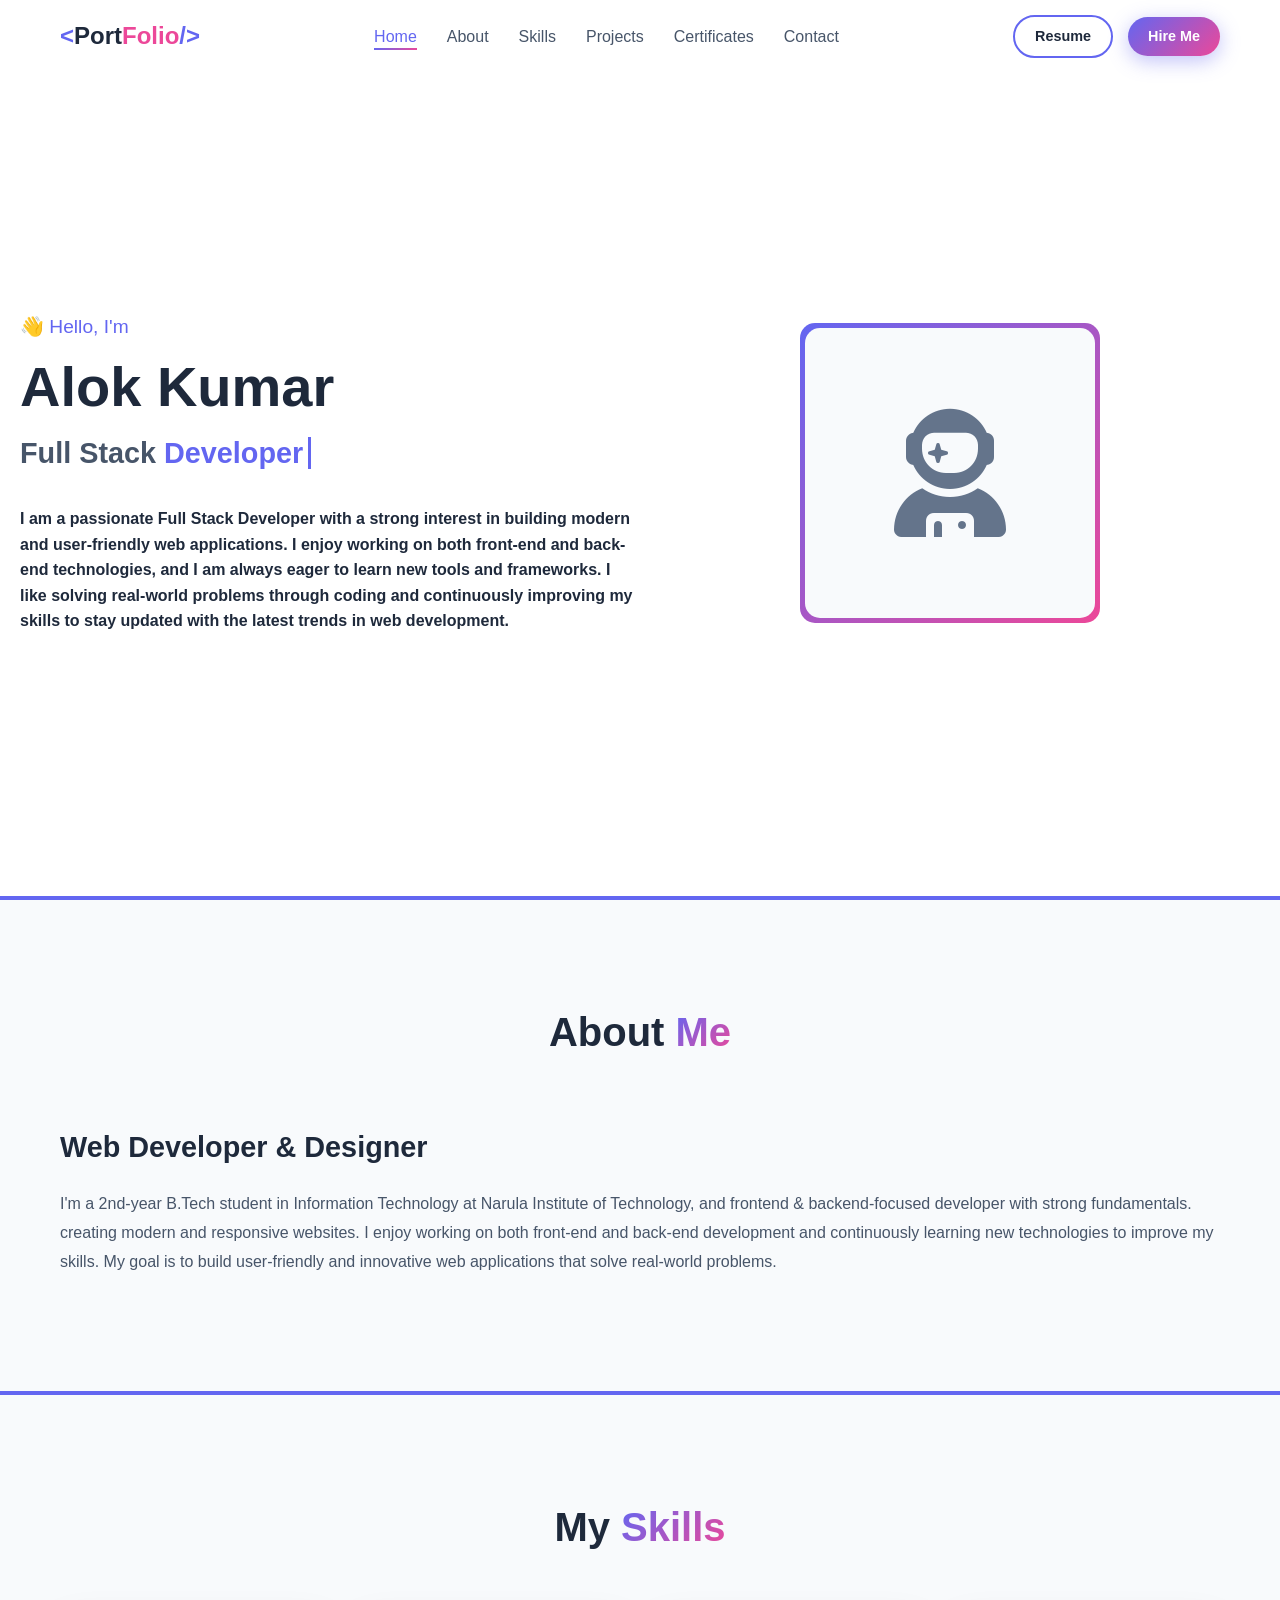
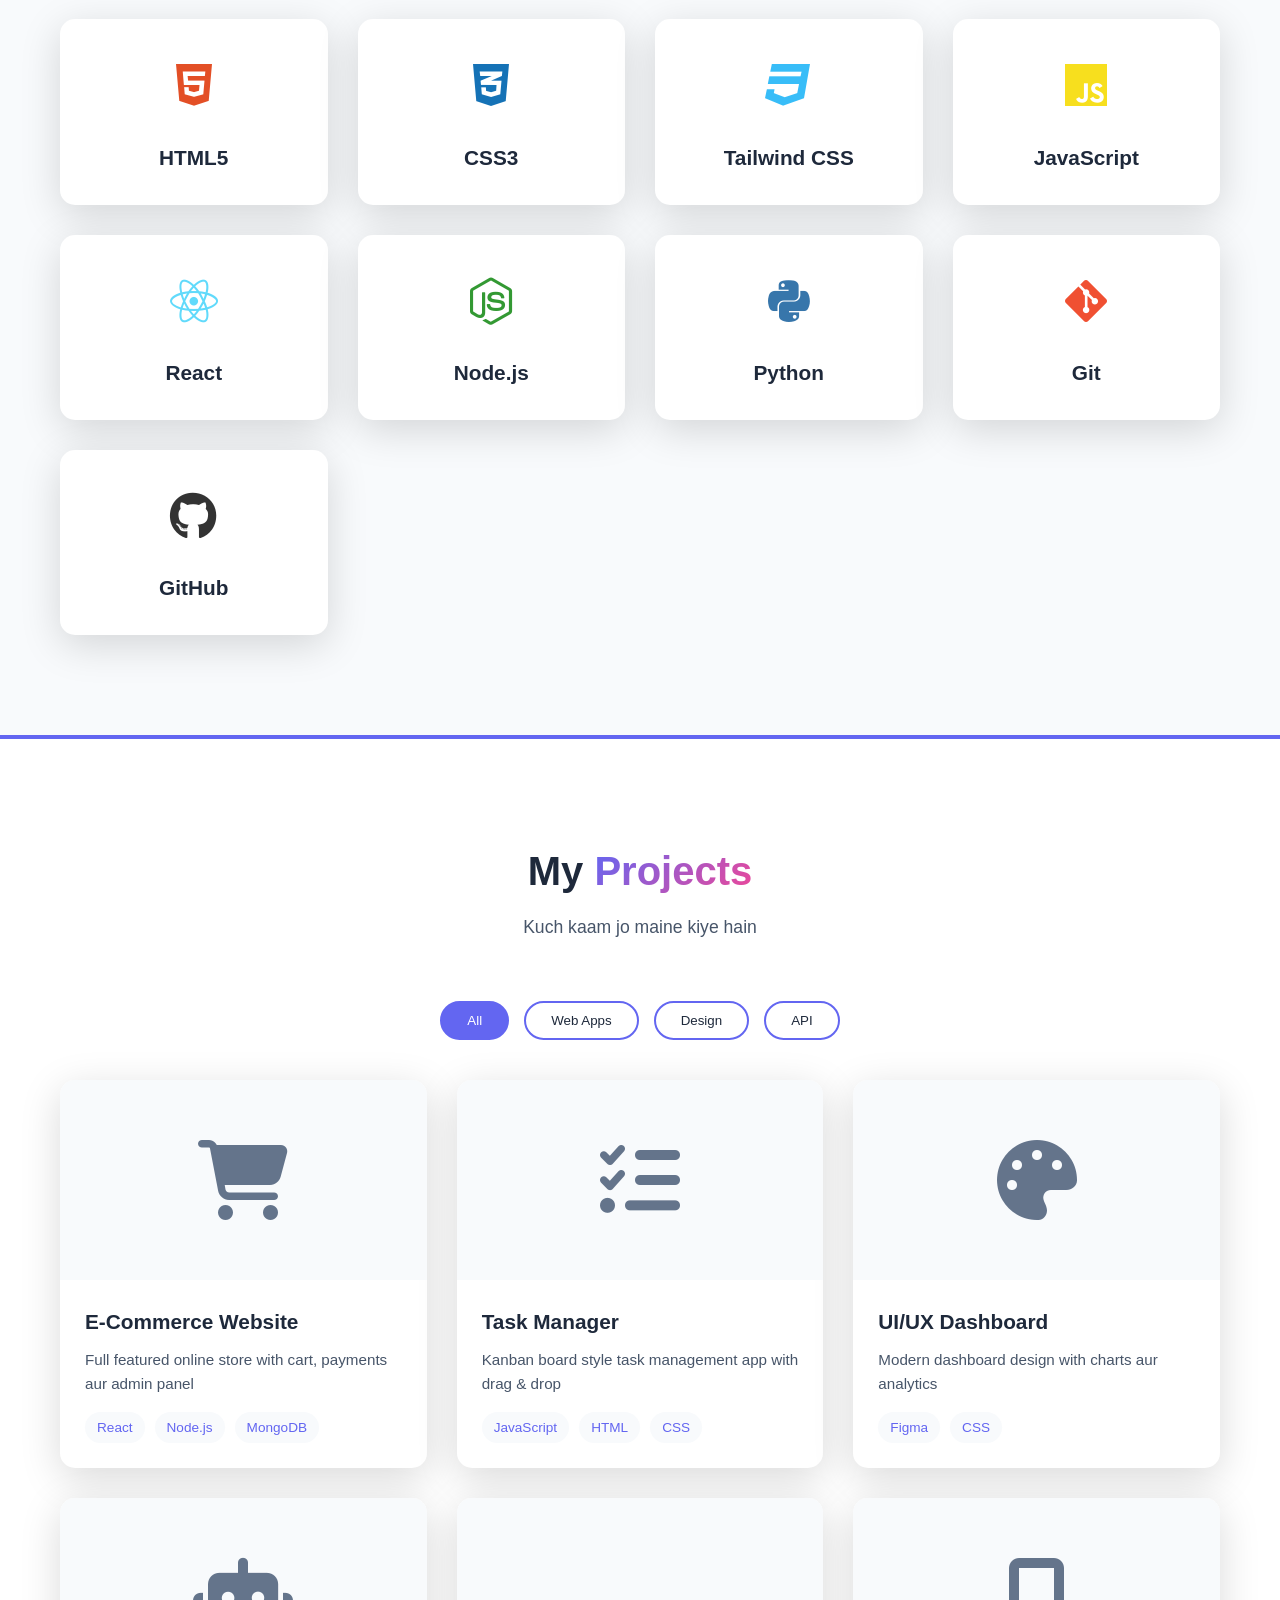
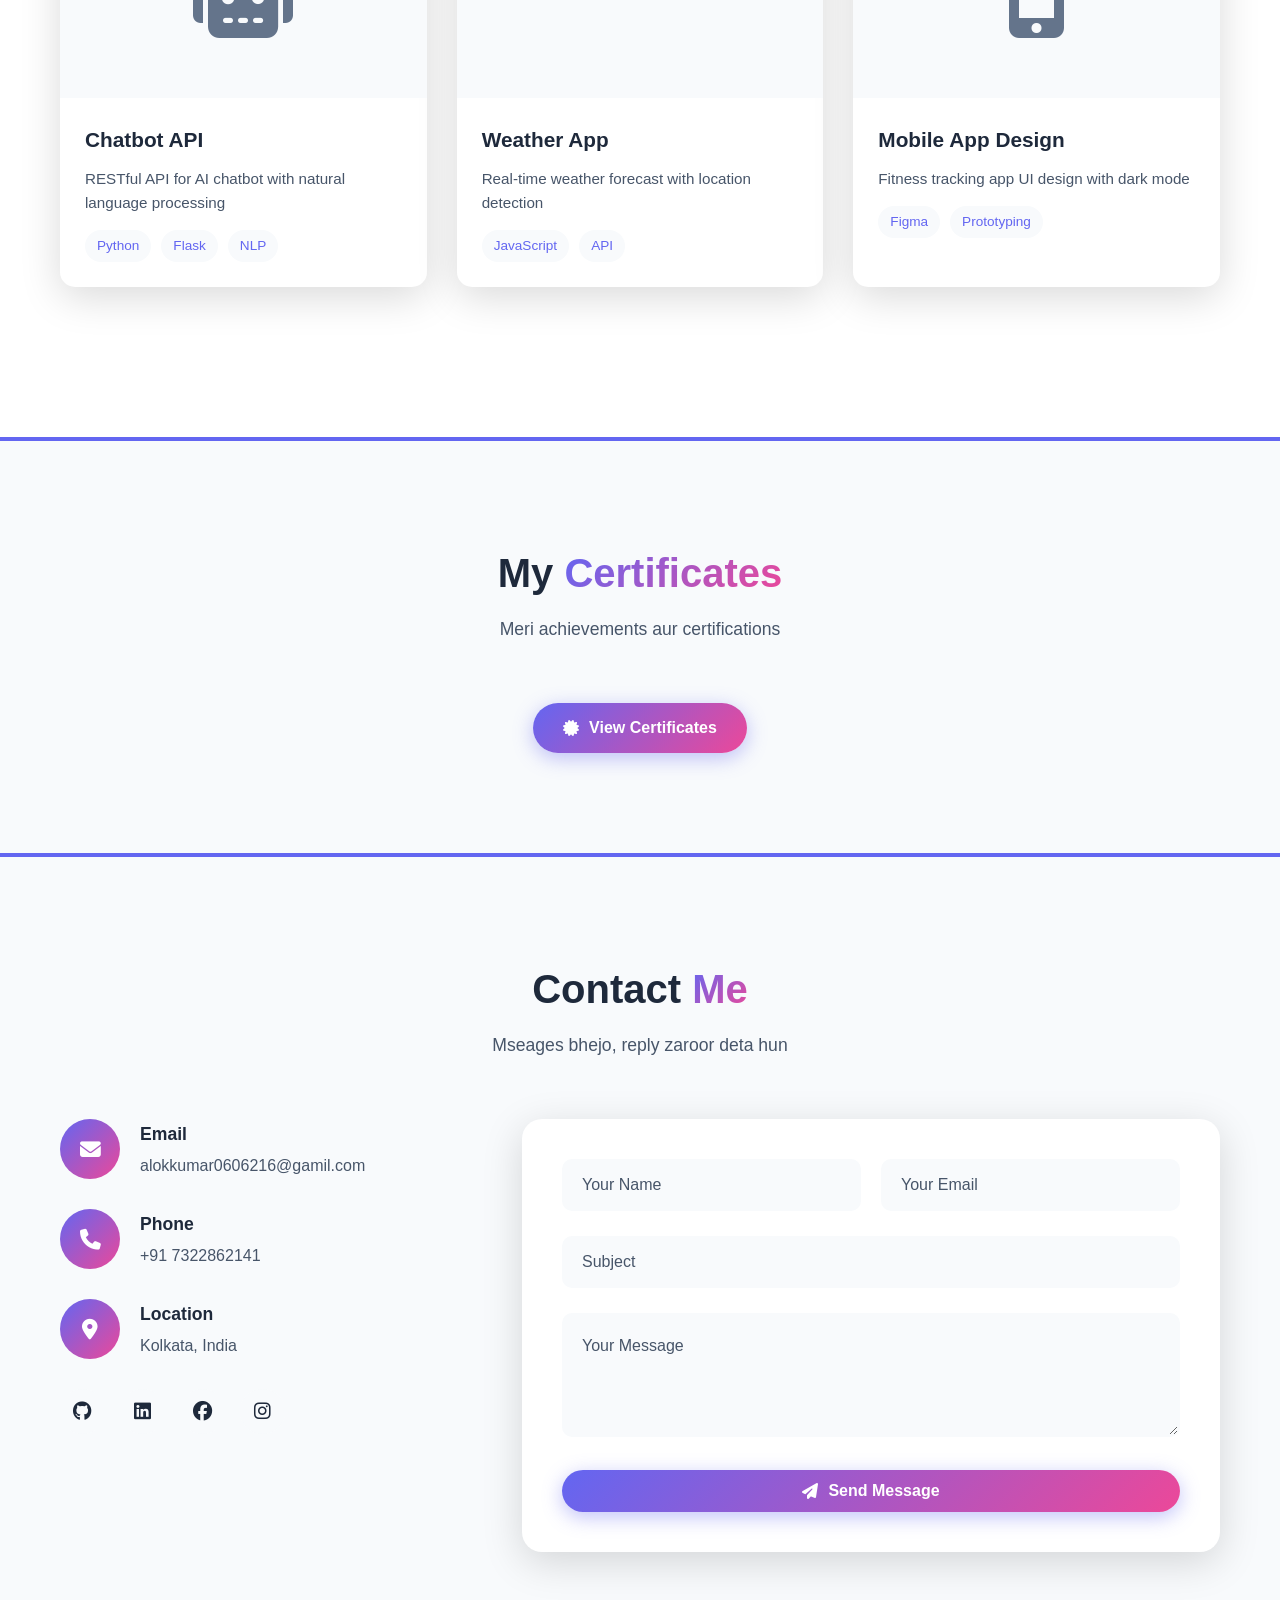
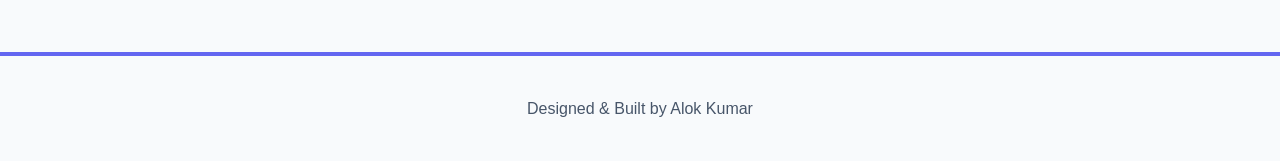
==== commit c8e15d33: "change Default mood" ====
--- a/index.html
+++ b/index.html
@@ -30,9 +30,6 @@
         <li><a href="#contact" class="nav-link">Contact</a></li>
       </ul>
       <div class="nav-actions">
-        <button class="theme-toggle" id="theme-toggle" title="Dark/Light Mode">
-          <i class="fas fa-moon"></i>
-        </button>
         <div class="nav-btns">
           <a href="#" class="btn btn-sm btn-outline" id="download-cv">Resume</a>
           <a href="https://www.linkedin.com/in/alokkumar004" target="_blank" class="btn btn-sm btn-primary">Hire Me</a>
--- a/style.css
+++ b/style.css
@@ -206,7 +206,6 @@
   align-items: center;
 }
 
-.theme-toggle,
 .hamburger {
   background: none;
   border: none;
@@ -216,10 +215,6 @@
   transition: var(--transition);
 }
 
-.theme-toggle:hover {
-  color: var(--primary);
-  transform: scale(1.1);
-}
 
 .hamburger {
   display: none;
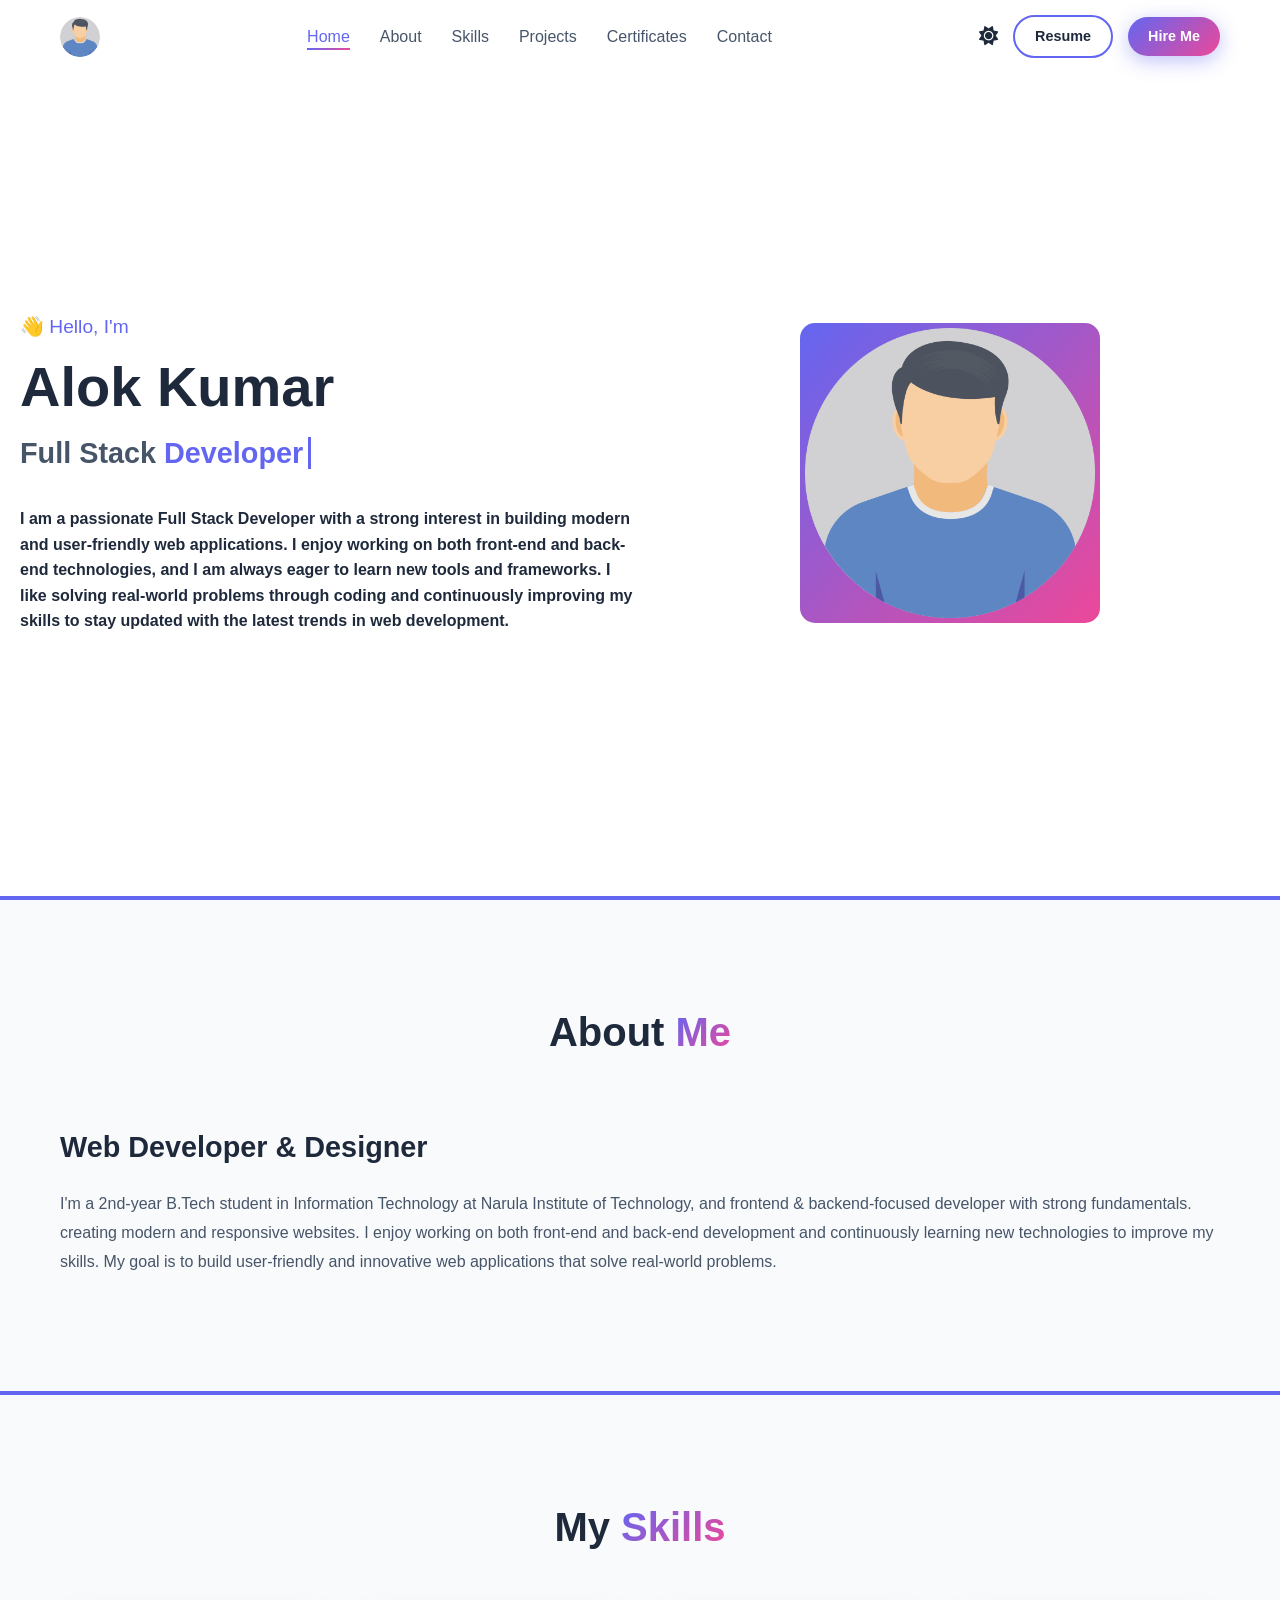
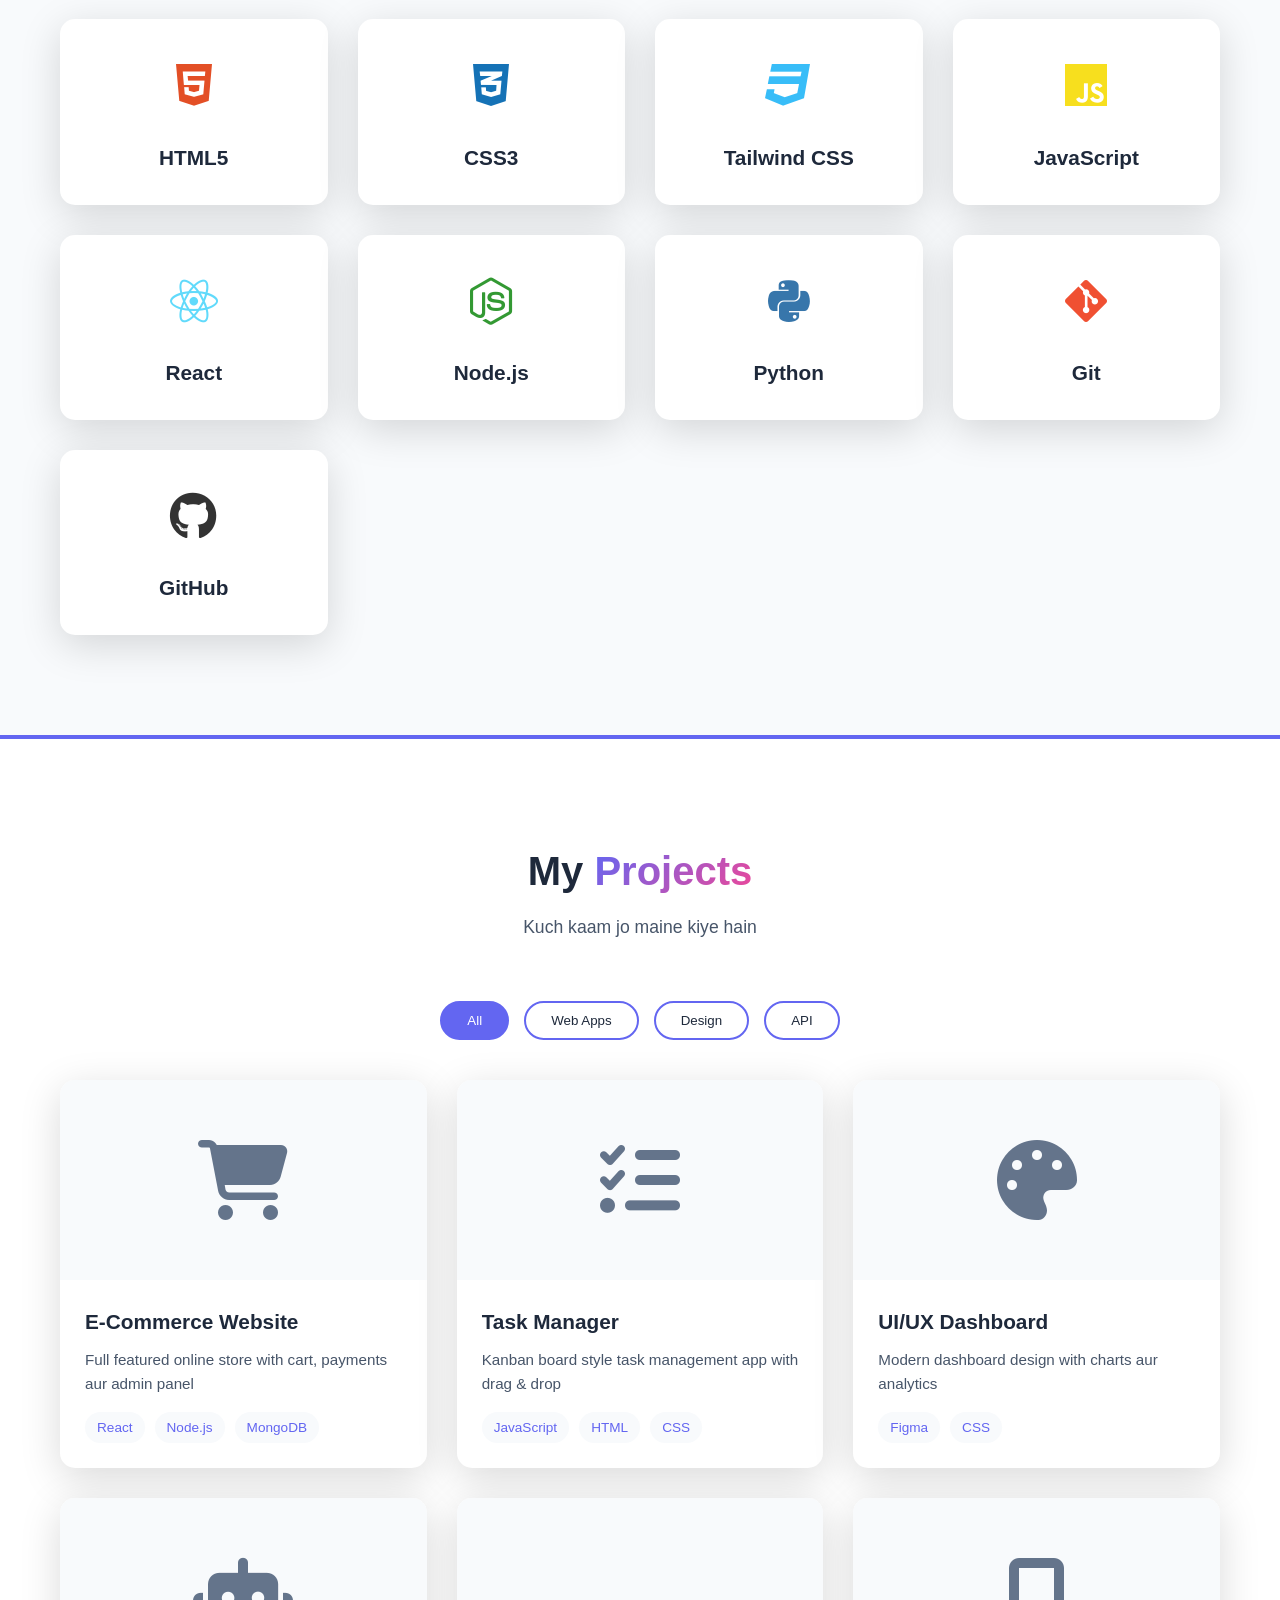
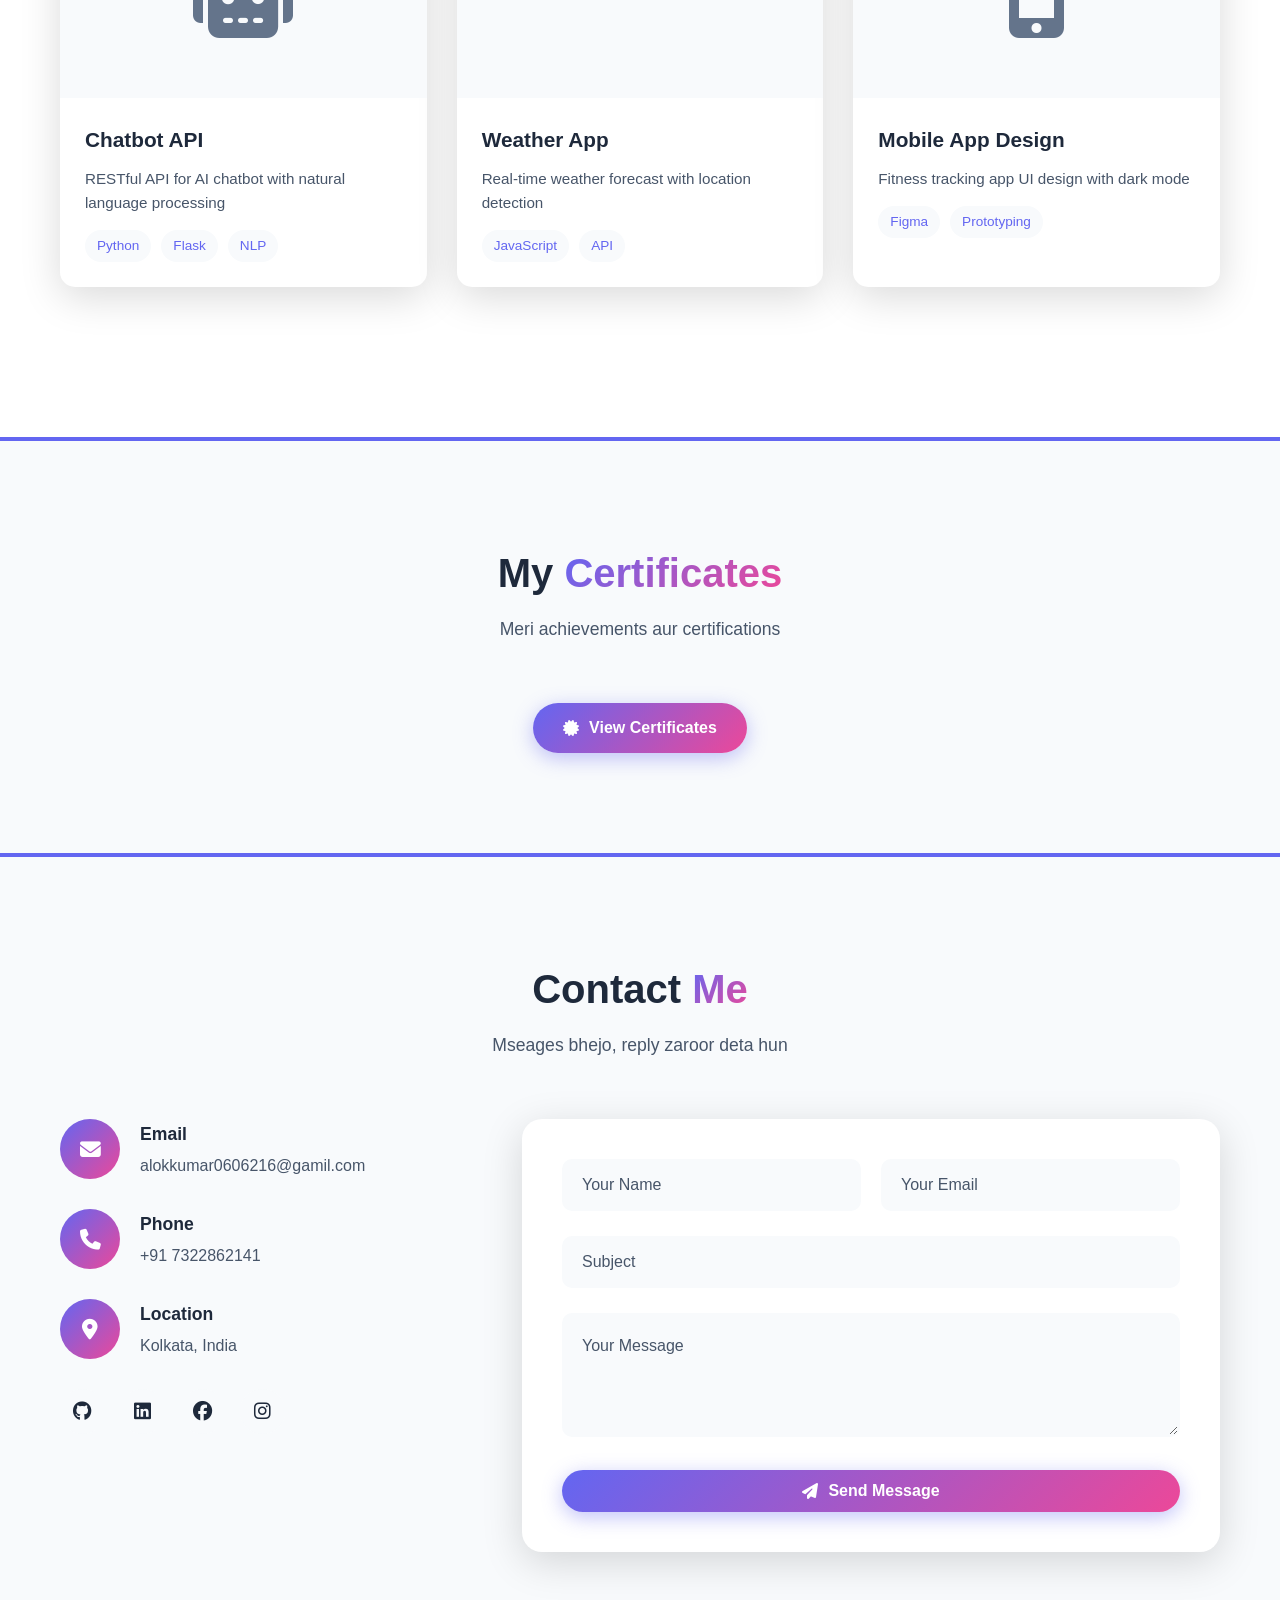
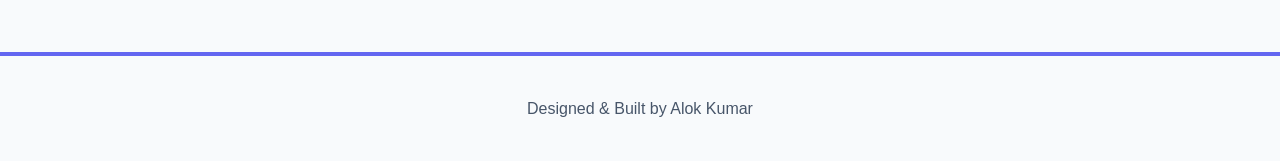
==== commit 2adf3f8d: "add image" ====
--- a/index.html
+++ b/index.html
@@ -19,7 +19,7 @@
   <nav class="navbar" id="navbar">
     <div class="nav-container">
       <a href="#home" class="logo">
-        <span>&lt;</span>Port<span class="highlight">Folio</span><span>/&gt;</span>
+        <img src="assets/man.png" alt="Logo" id="nav-logo" />
       </a>
       <ul class="nav-menu" id="nav-menu">
         <li><a href="#home" class="nav-link active">Home</a></li>
@@ -30,6 +30,9 @@
         <li><a href="#contact" class="nav-link">Contact</a></li>
       </ul>
       <div class="nav-actions">
+        <button class="theme-toggle" id="theme-toggle" title="Dark/Light Mode">
+          <i class="fas fa-sun"></i>
+        </button>
         <div class="nav-btns">
           <a href="#" class="btn btn-sm btn-outline" id="download-cv">Resume</a>
           <a href="https://www.linkedin.com/in/alokkumar004" target="_blank" class="btn btn-sm btn-primary">Hire Me</a>
@@ -65,9 +68,7 @@
     <div class="hero-image">
       <div class="image-container">
         <div class="image-border">
-          <div class="image-placeholder">
-            <i class="fas fa-user-astronaut"></i>
-          </div>
+          <img src="assets/man.png" alt="Alok Kumar" class="hero-avatar" />
         </div>
       </div>
     </div>
--- a/style.css
+++ b/style.css
@@ -146,18 +146,20 @@
 }
 
 .logo {
-  font-size: 1.5rem;
-  font-weight: 700;
-  color: var(--text-primary);
-}
-
-.logo span:first-child,
-.logo span:last-child {
-  color: var(--primary);
-}
-
-.logo .highlight {
-  color: var(--secondary);
+  display: flex;
+  align-items: center;
+}
+
+#nav-logo {
+  height: 40px;
+  width: 40px;
+  border-radius: 50%;
+  object-fit: cover;
+  transition: var(--transition);
+}
+
+#nav-logo:hover {
+  transform: scale(1.05);
 }
 
 .nav-menu {
@@ -206,6 +208,7 @@
   align-items: center;
 }
 
+.theme-toggle,
 .hamburger {
   background: none;
   border: none;
@@ -215,6 +218,11 @@
   transition: var(--transition);
 }
 
+.theme-toggle:hover {
+  color: var(--primary);
+  transform: scale(1.1);
+}
+
 
 .hamburger {
   display: none;
@@ -399,6 +407,13 @@
   align-items: center;
   font-size: 8rem;
   color: var(--gray);
+}
+
+.hero-avatar {
+  width: 100%;
+  height: 100%;
+  object-fit: cover;
+  border-radius: 10px;
 }
 
 .scroll-indicator {
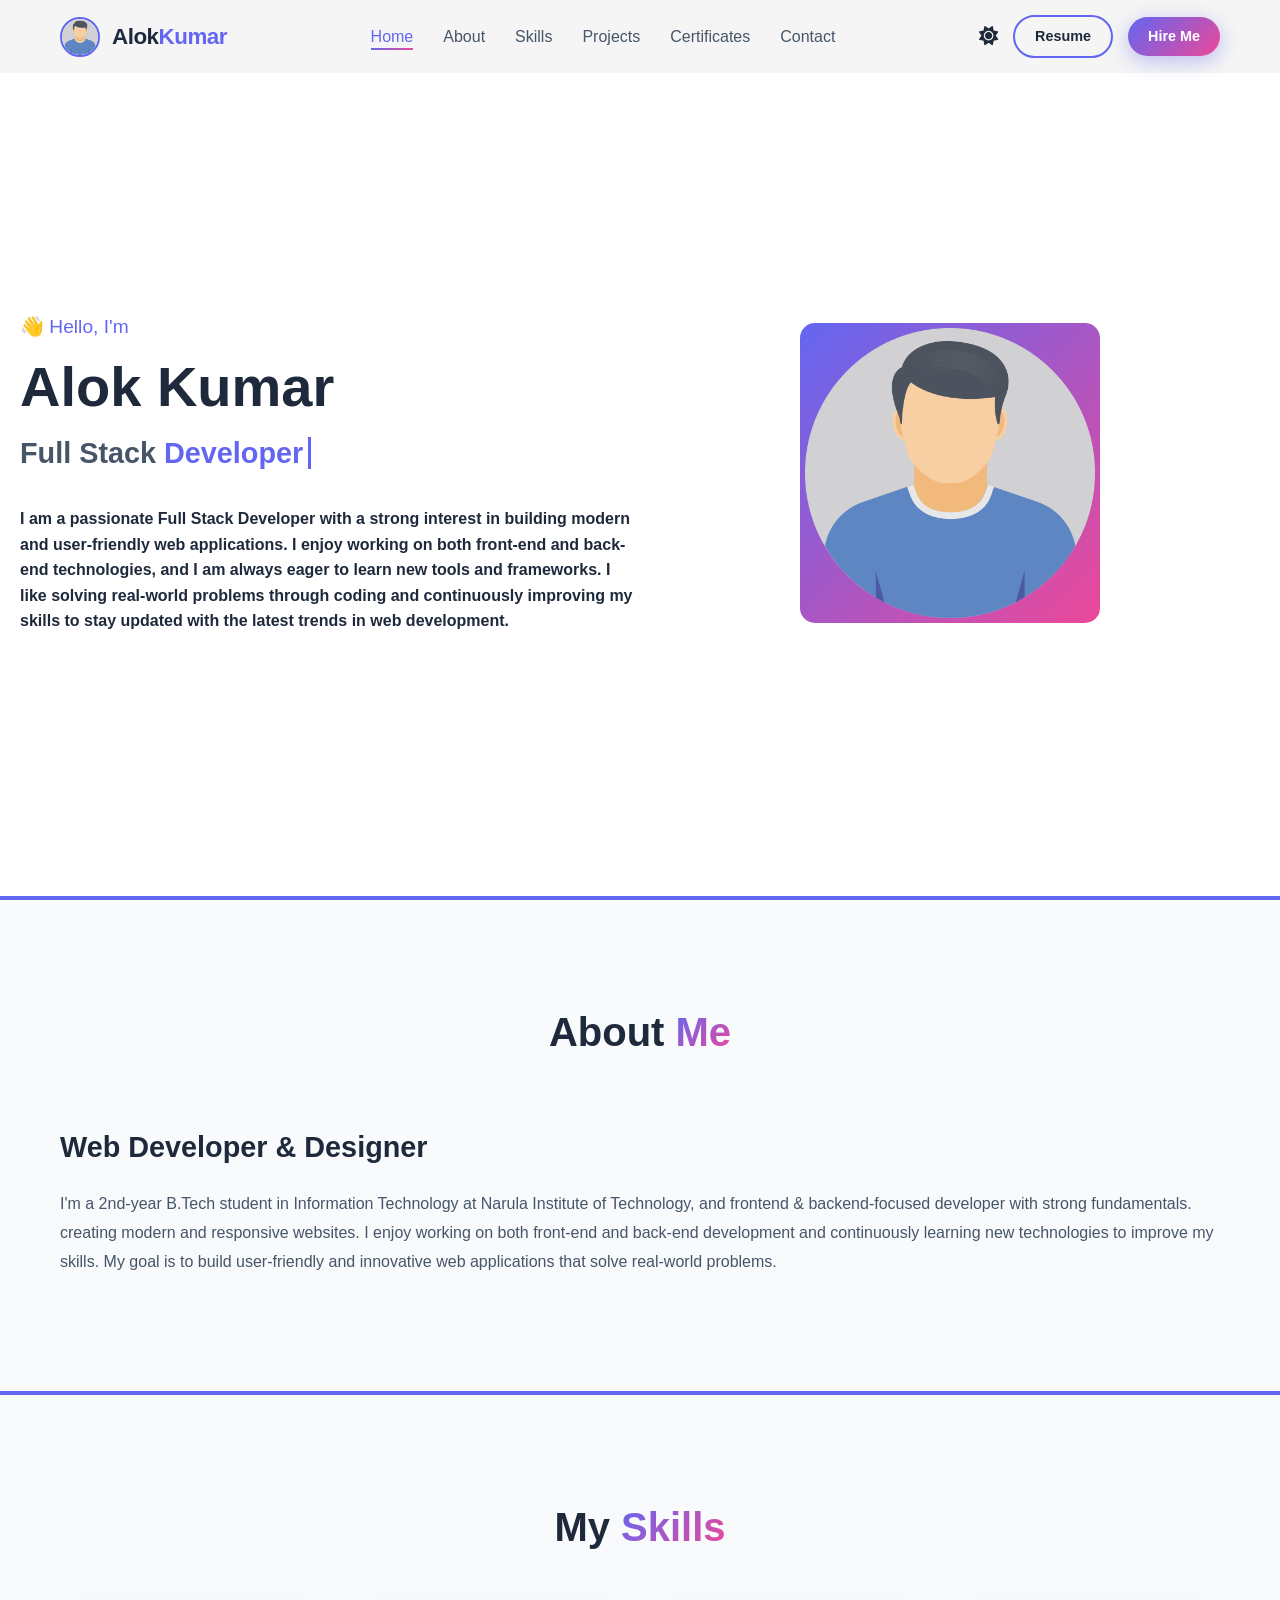
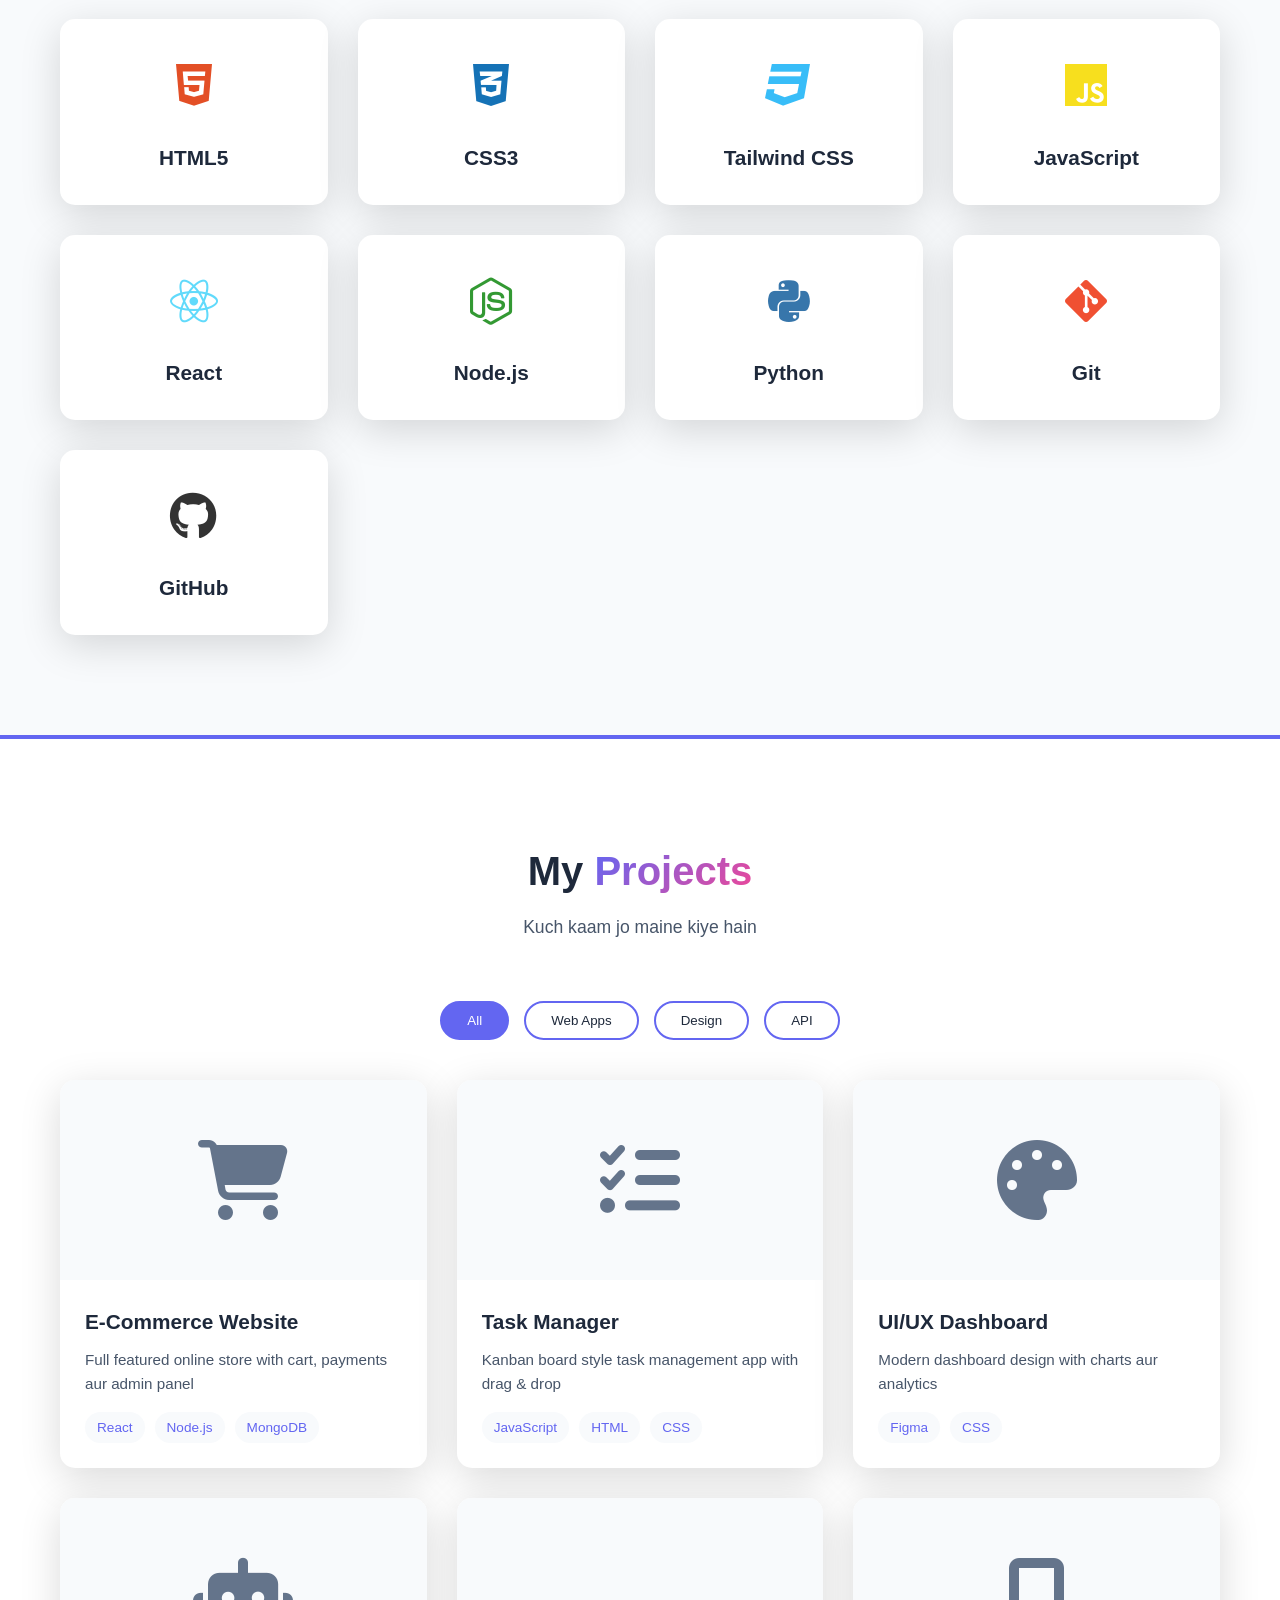
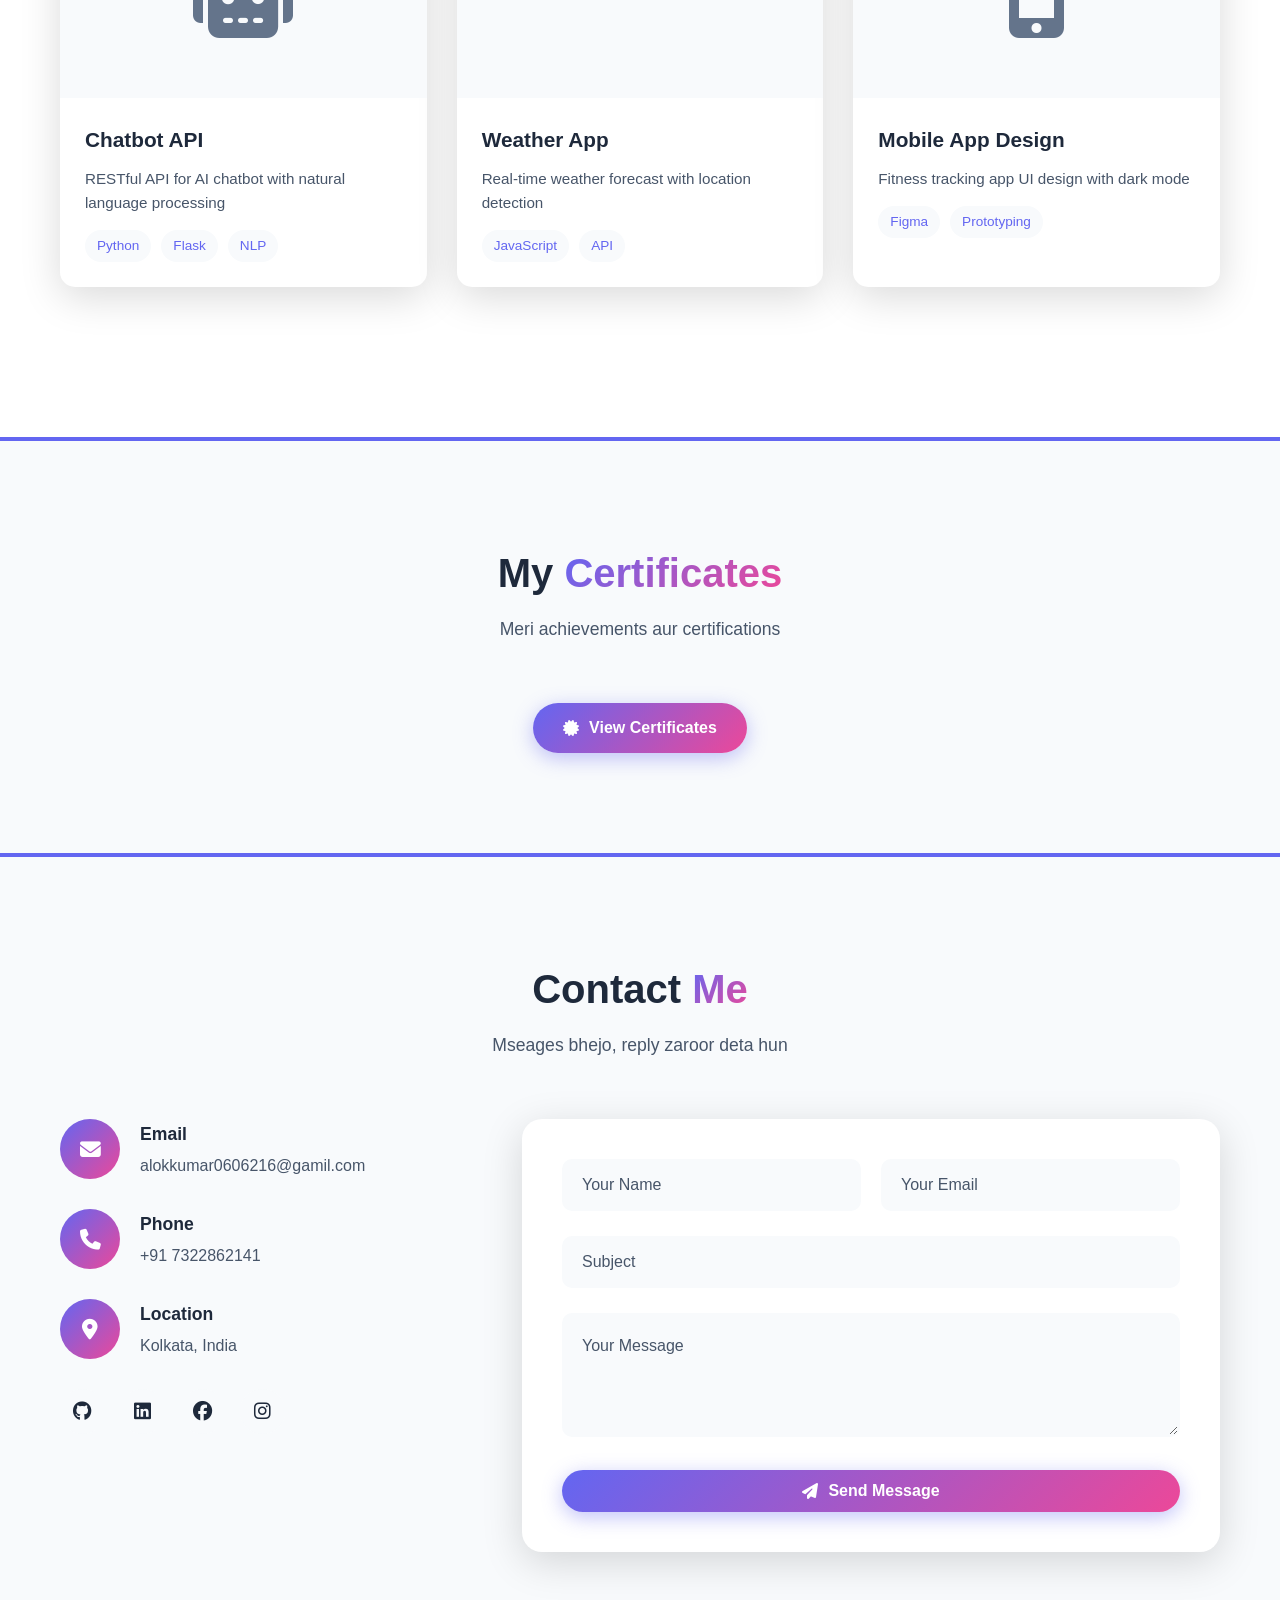
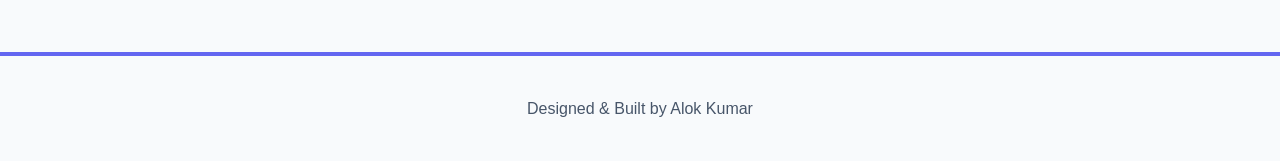
==== commit abd2a805: "Logo" ====
--- a/index.html
+++ b/index.html
@@ -20,6 +20,7 @@
     <div class="nav-container">
       <a href="#home" class="logo">
         <img src="assets/man.png" alt="Logo" id="nav-logo" />
+        <span class="logo-text">Alok<span class="highlight">Kumar</span></span>
       </a>
       <ul class="nav-menu" id="nav-menu">
         <li><a href="#home" class="nav-link active">Home</a></li>
--- a/style.css
+++ b/style.css
@@ -1,8 +1,3 @@
-/* ==========================================
-   PORTFOLIO - CSS STYLES
-   ========================================== */
-
-/* CSS Variables */
 :root {
   --primary: #6366f1;
   --primary-dark: #4f46e5;
@@ -129,6 +124,7 @@
   backdrop-filter: blur(10px);
   z-index: 1000;
   transition: var(--transition);
+  background-color:whitesmoke;
 }
 
 .navbar.scrolled {
@@ -148,6 +144,7 @@
 .logo {
   display: flex;
   align-items: center;
+  gap: 12px;
 }
 
 #nav-logo {
@@ -156,10 +153,22 @@
   border-radius: 50%;
   object-fit: cover;
   transition: var(--transition);
+  border: 2px solid var(--primary);
+}
+
+.logo-text {
+  font-size: 1.4rem;
+  font-weight: 700;
+  color: var(--text-primary);
+  letter-spacing: -0.5px;
+}
+
+.logo-text .highlight {
+  color: var(--primary);
 }
 
 #nav-logo:hover {
-  transform: scale(1.05);
+  transform: scale(1.1) rotate(5deg);
 }
 
 .nav-menu {
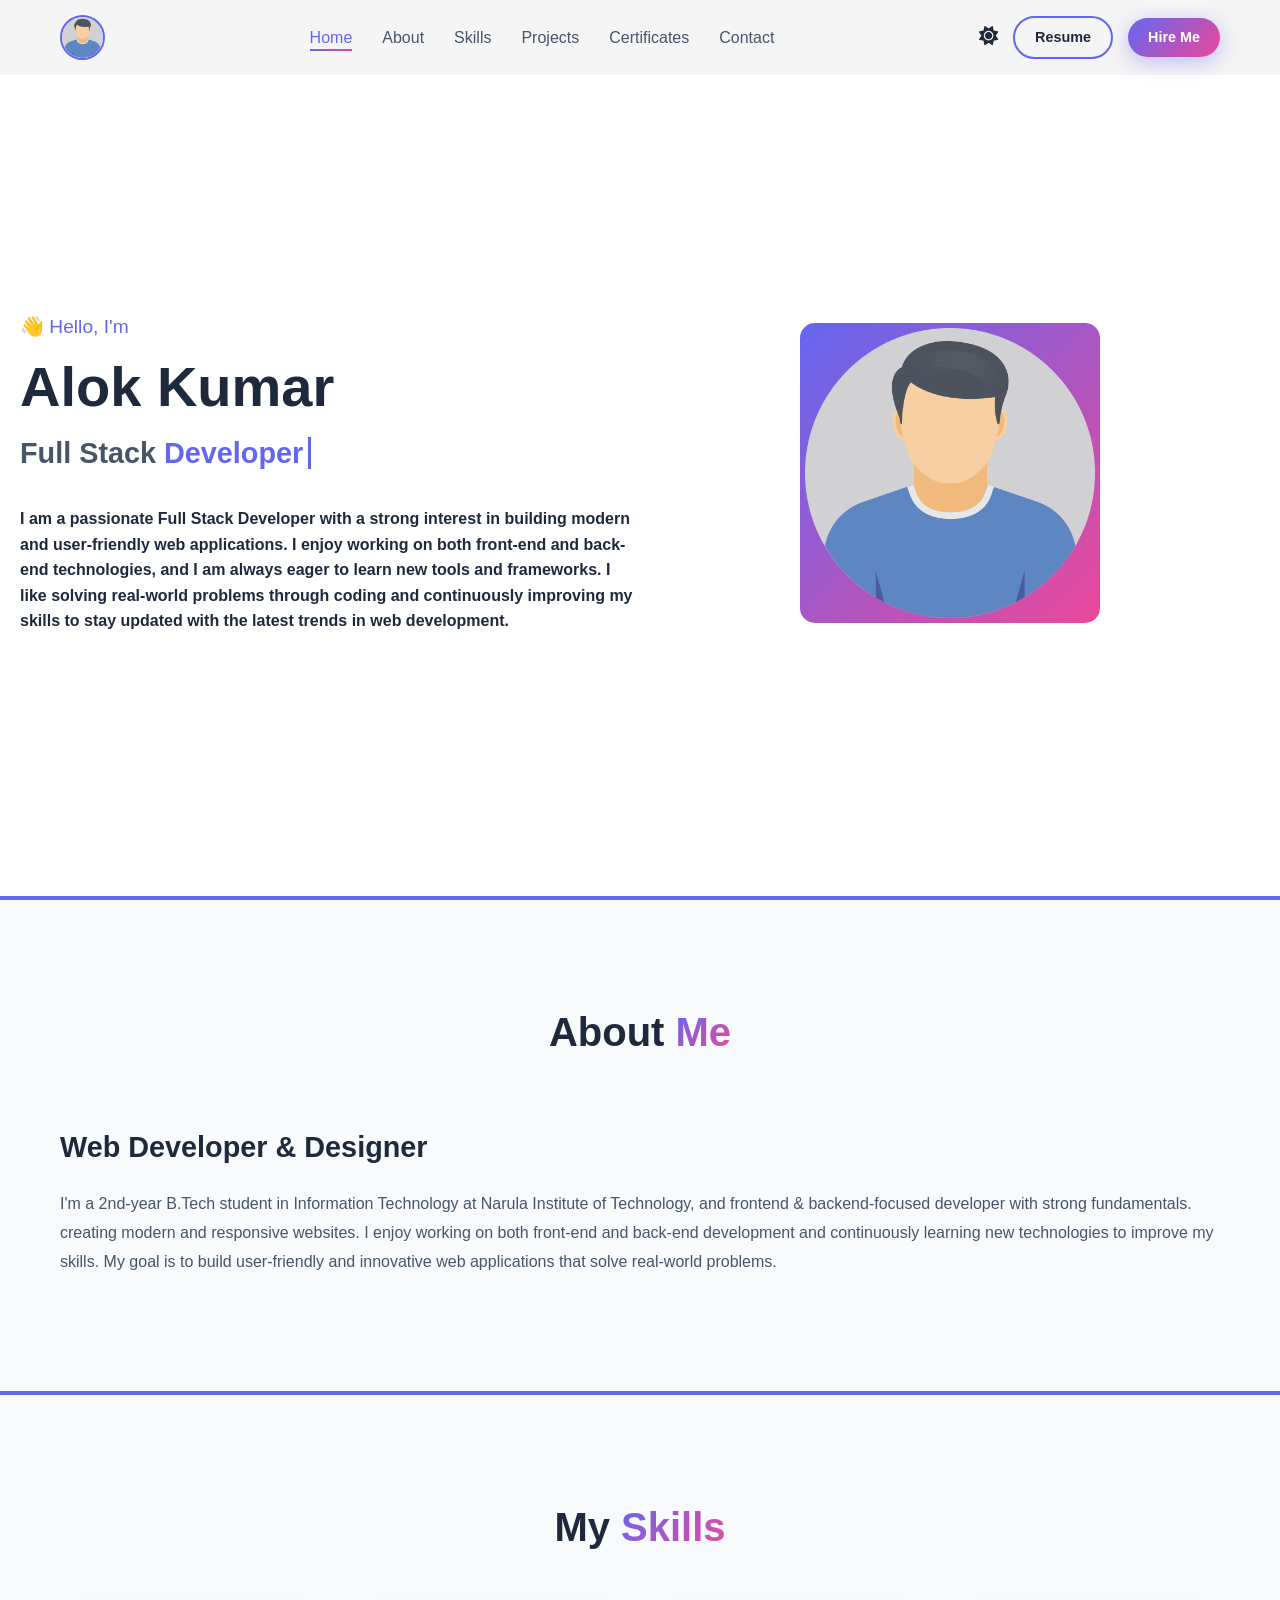
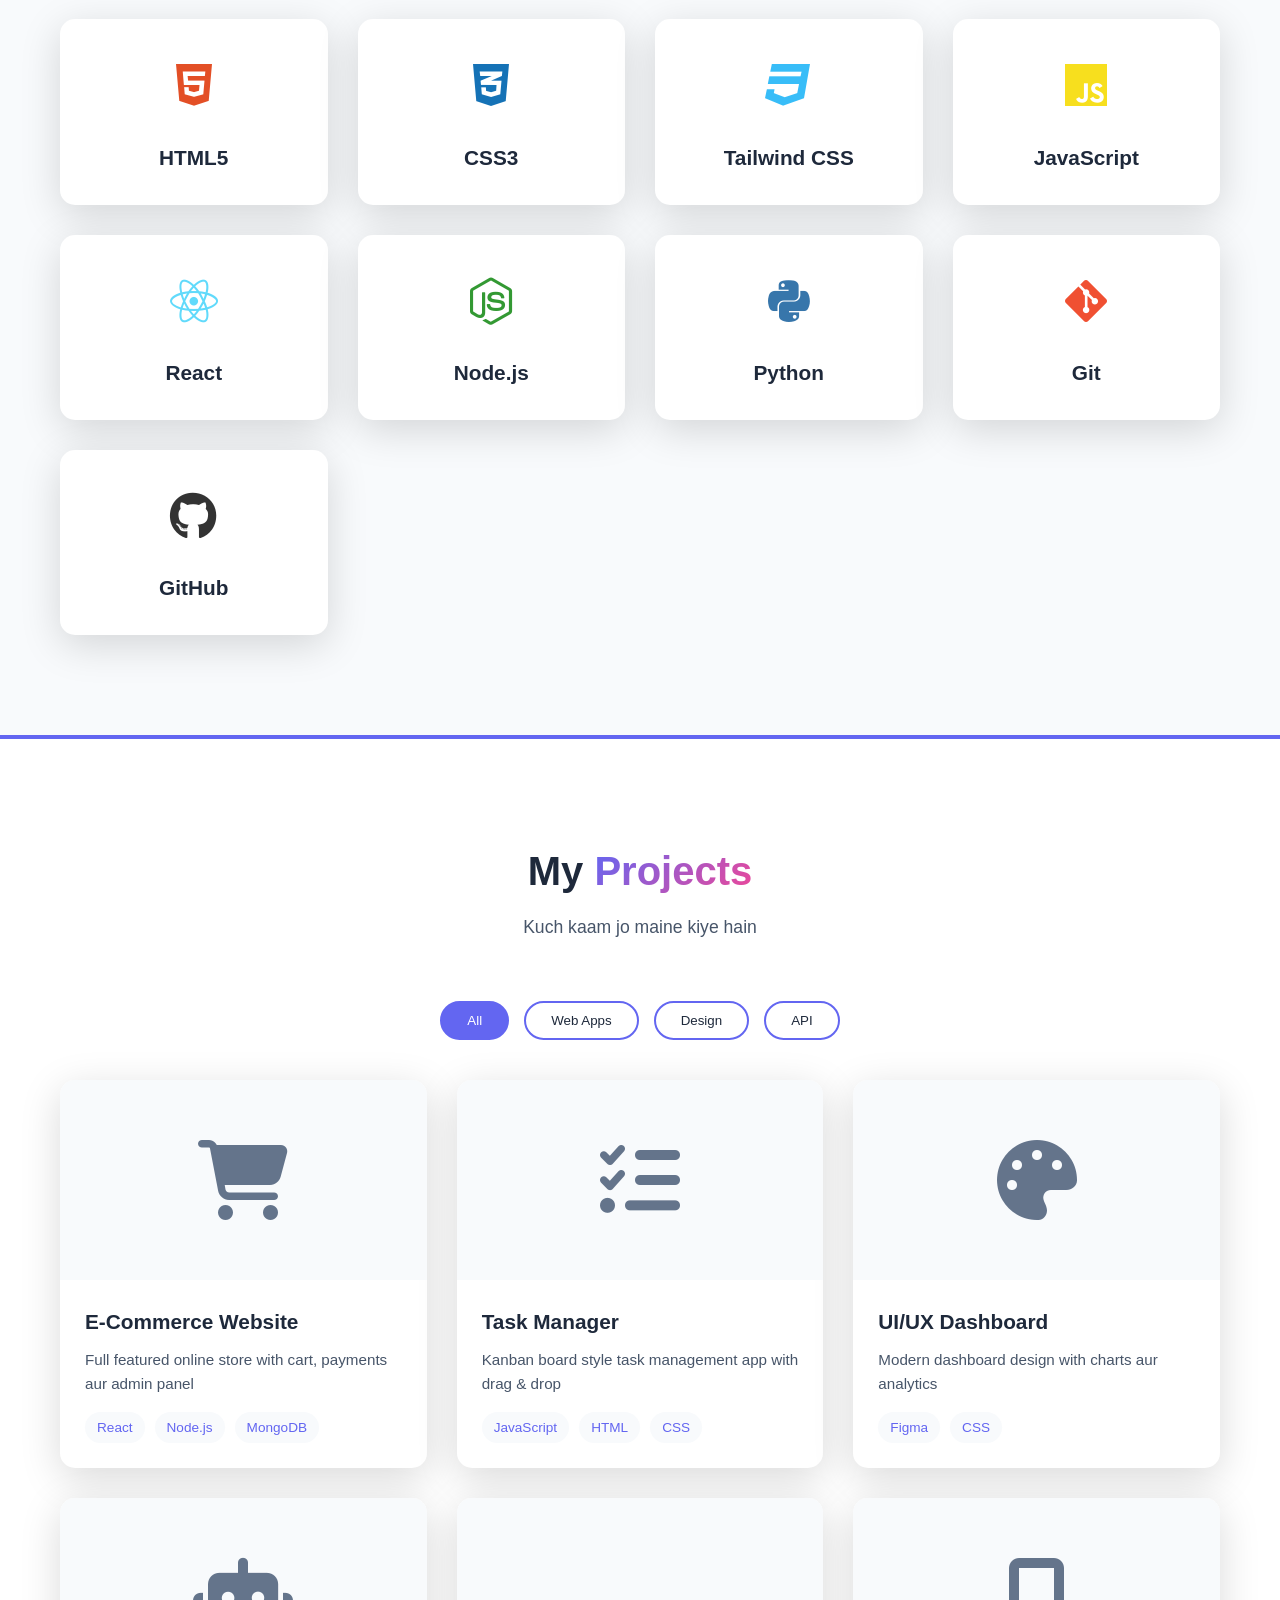
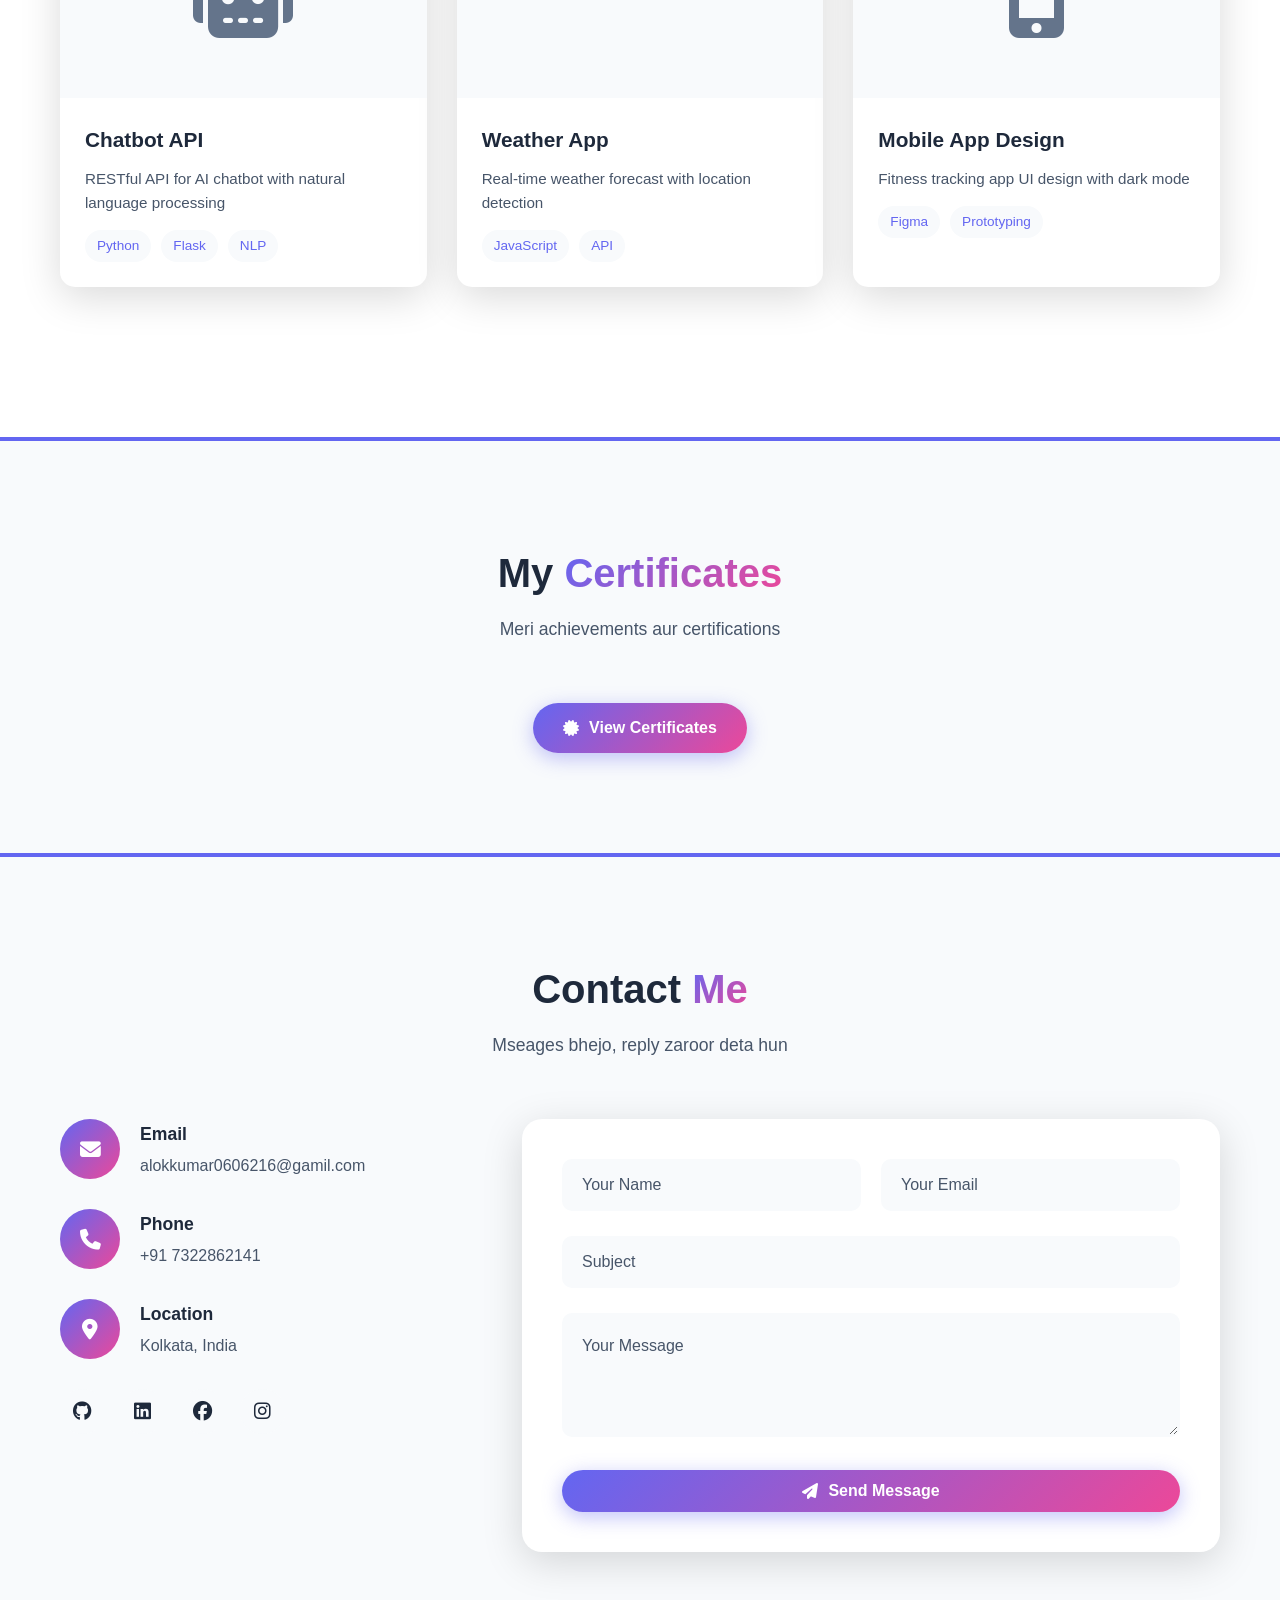
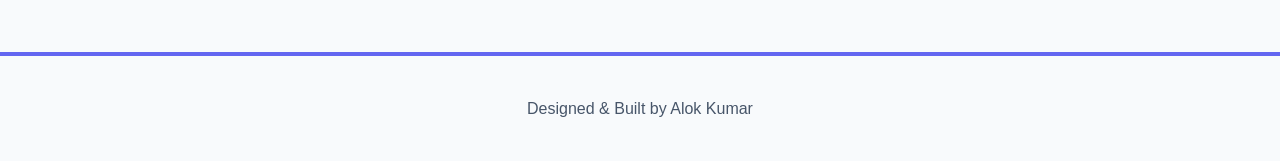
==== commit ce6d73b1: "add logo" ====
--- a/index.html
+++ b/index.html
@@ -19,8 +19,7 @@
   <nav class="navbar" id="navbar">
     <div class="nav-container">
       <a href="#home" class="logo">
-        <img src="assets/man.png" alt="Logo" id="nav-logo" />
-        <span class="logo-text">Alok<span class="highlight">Kumar</span></span>
+        <img src="picture/man.png" alt="Logo" id="nav-logo" />
       </a>
       <ul class="nav-menu" id="nav-menu">
         <li><a href="#home" class="nav-link active">Home</a></li>
@@ -69,7 +68,7 @@
     <div class="hero-image">
       <div class="image-container">
         <div class="image-border">
-          <img src="assets/man.png" alt="Alok Kumar" class="hero-avatar" />
+          <img src="picture/man.png" alt="Alok Kumar" class="hero-avatar" />
         </div>
       </div>
     </div>
--- a/style.css
+++ b/style.css
@@ -144,27 +144,15 @@
 .logo {
   display: flex;
   align-items: center;
-  gap: 12px;
 }
 
 #nav-logo {
-  height: 40px;
-  width: 40px;
+  height: 45px;
+  width: 45px;
   border-radius: 50%;
   object-fit: cover;
   transition: var(--transition);
   border: 2px solid var(--primary);
-}
-
-.logo-text {
-  font-size: 1.4rem;
-  font-weight: 700;
-  color: var(--text-primary);
-  letter-spacing: -0.5px;
-}
-
-.logo-text .highlight {
-  color: var(--primary);
 }
 
 #nav-logo:hover {
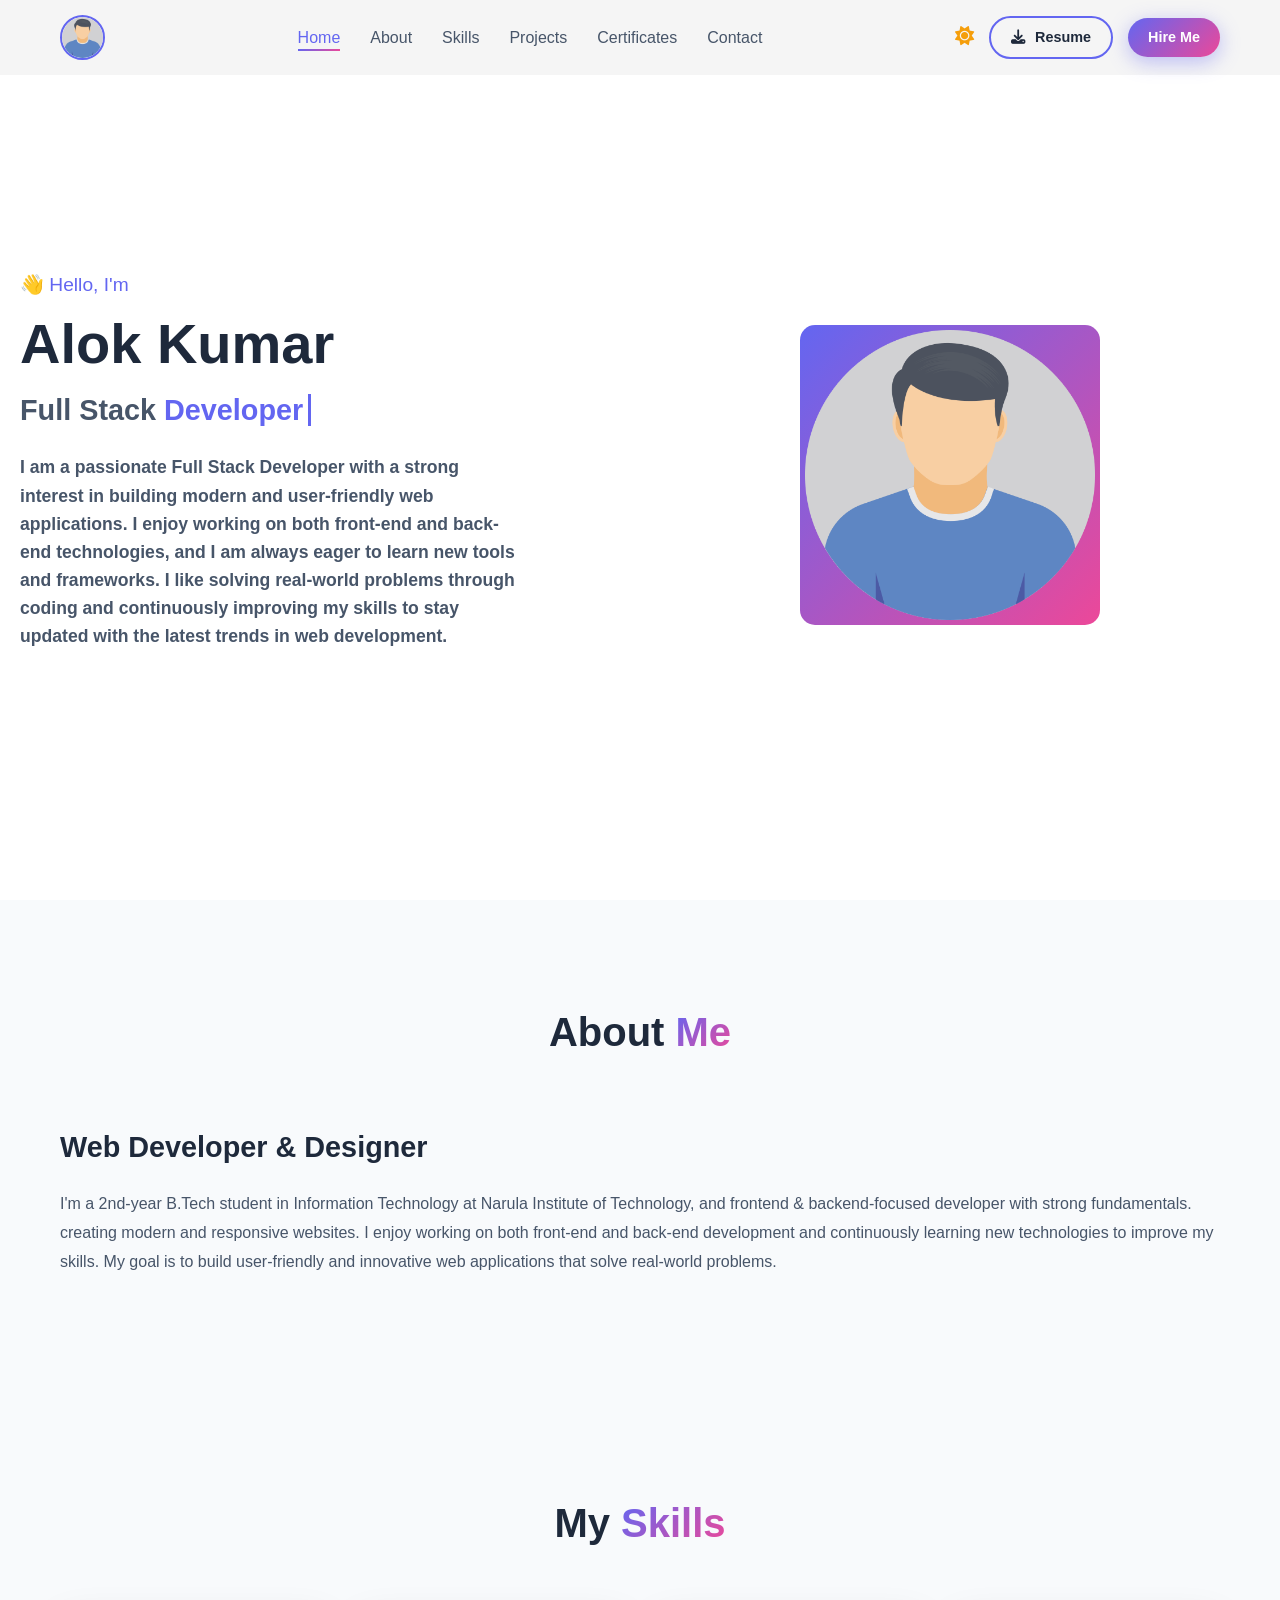
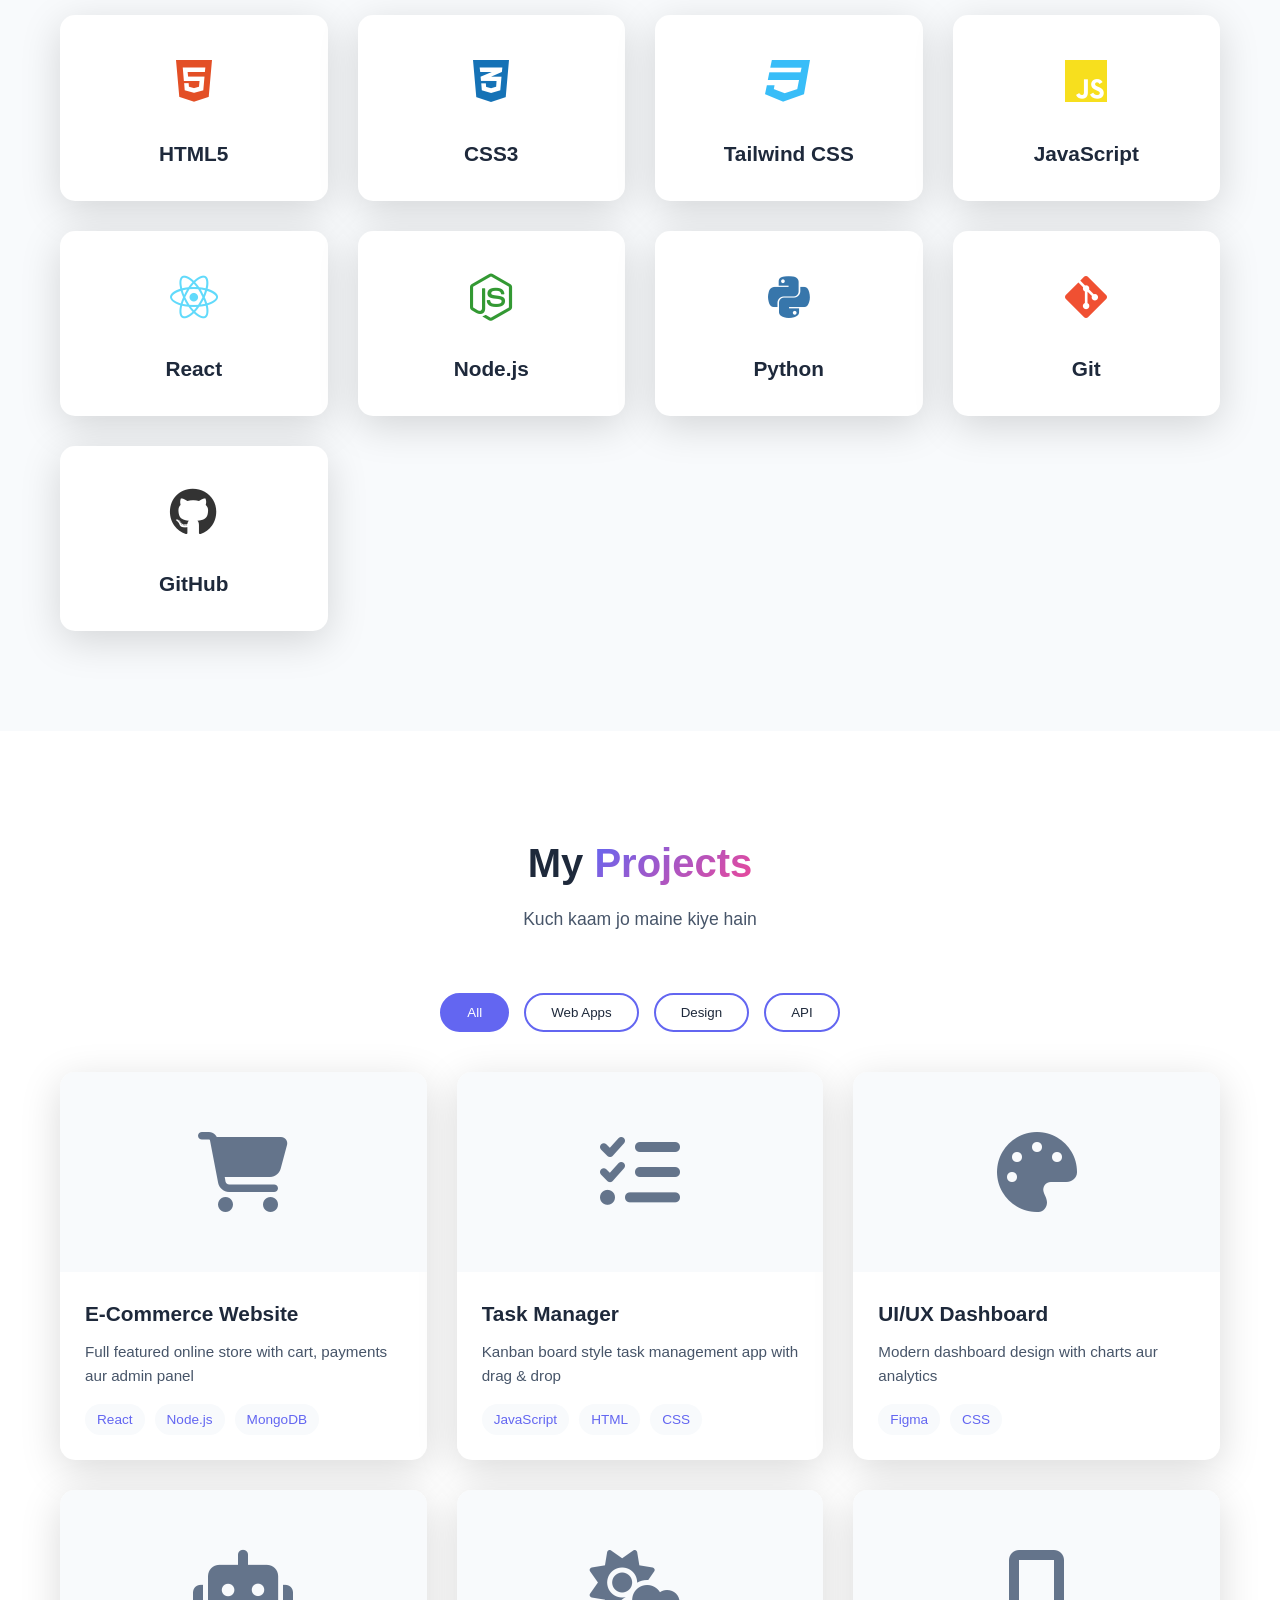
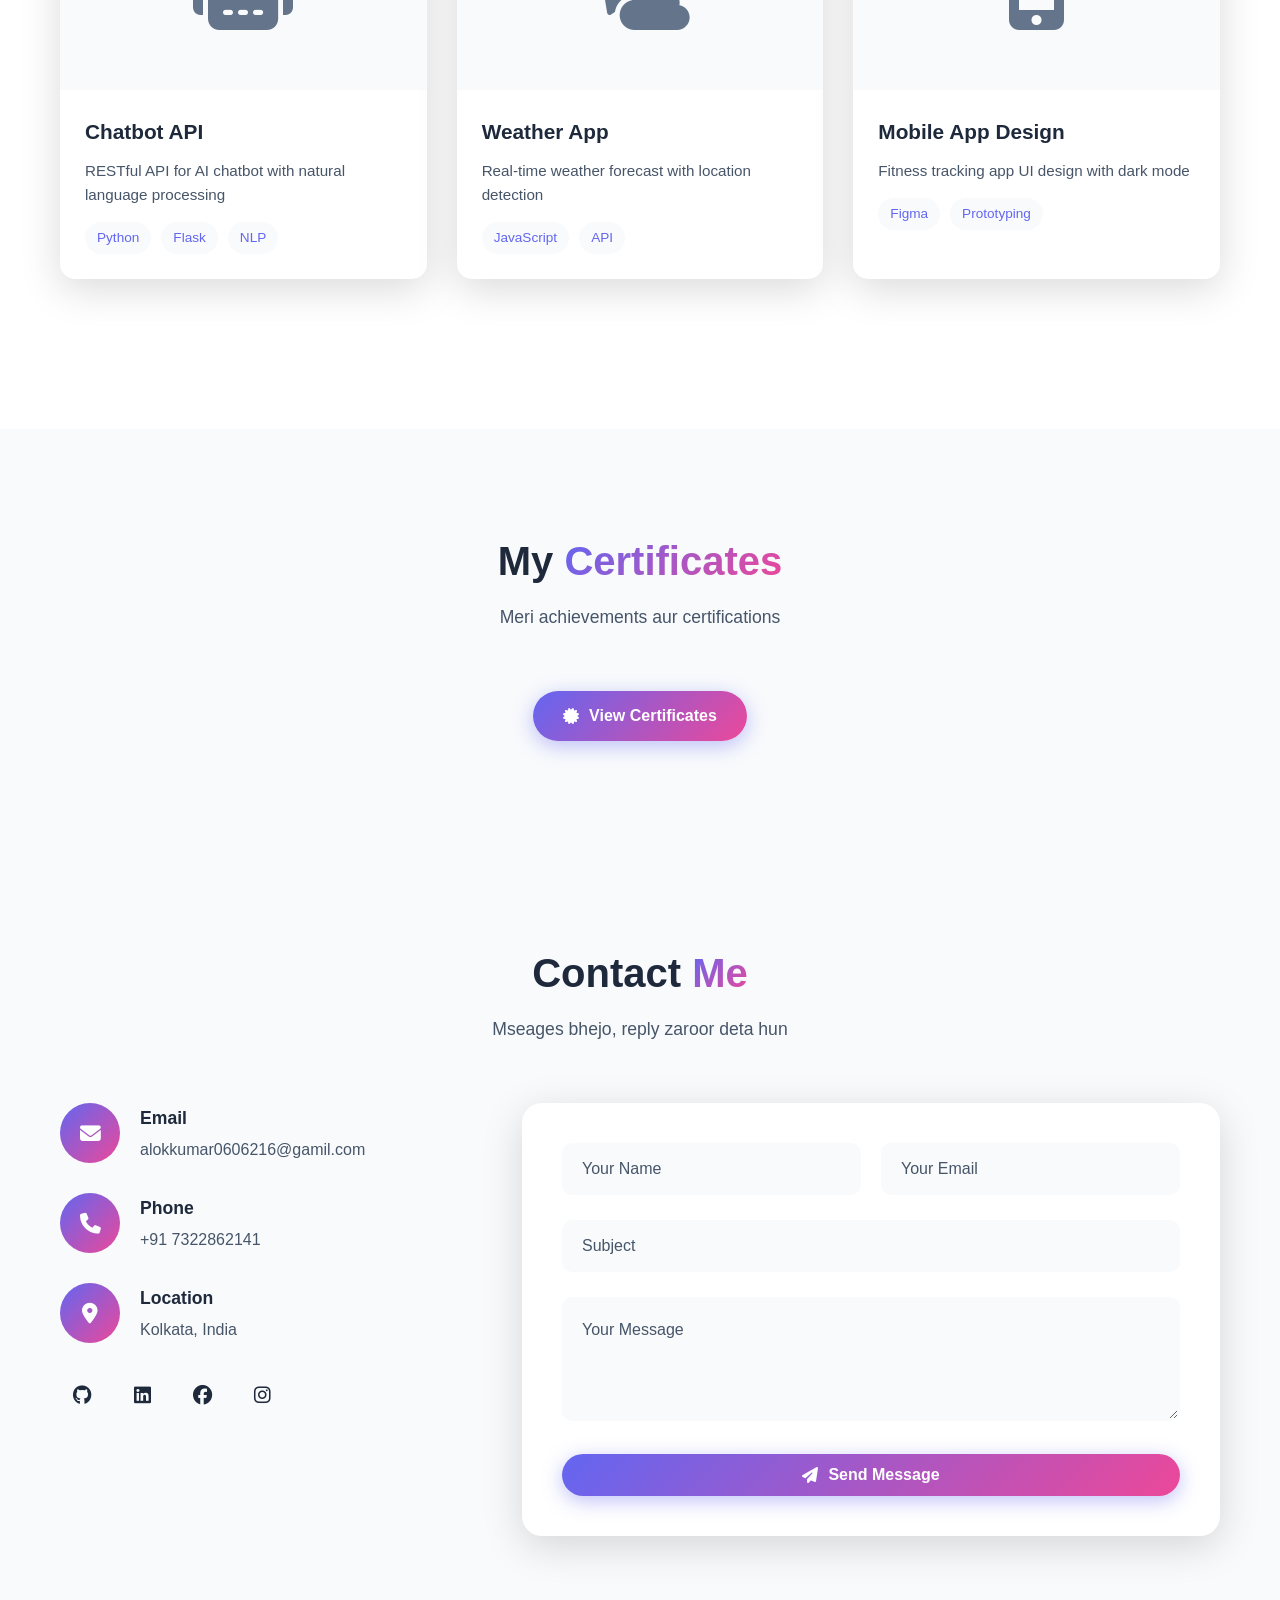
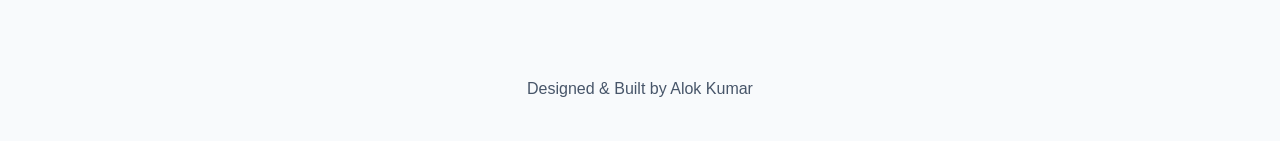
==== commit 4b40f169: "up to date" ====
--- a/index.html
+++ b/index.html
@@ -34,7 +34,7 @@
           <i class="fas fa-sun"></i>
         </button>
         <div class="nav-btns">
-          <a href="#" class="btn btn-sm btn-outline" id="download-cv">Resume</a>
+          <a href="#" class="btn btn-sm btn-outline" id="download-cv"><i class="fas fa-download"></i> Resume</a>
           <a href="https://www.linkedin.com/in/alokkumar004" target="_blank" class="btn btn-sm btn-primary">Hire Me</a>
         </div>
         <button class="hamburger" id="hamburger">
@@ -54,12 +54,12 @@
       <h2 class="hero-subtitle">
         Full Stack <span class="typewriter" id="typewriter"></span>
       </h2>
-      <p class="hero-description">
-      <h4>I am a passionate Full Stack Developer with a strong interest in building modern and user-friendly web
-        applications. I enjoy working on both front-end and back-end technologies, and I am always eager to learn new
-        tools and frameworks. I like solving real-world problems through coding and continuously improving my skills to
-        stay updated with the latest trends in web development.</h4>
-      </p>
+      <div class="hero-description">
+        <h4>I am a passionate Full Stack Developer with a strong interest in building modern and user-friendly web
+          applications. I enjoy working on both front-end and back-end technologies, and I am always eager to learn new
+          tools and frameworks. I like solving real-world problems through coding and continuously improving my skills
+          to stay updated with the latest trends in web development.</h4>
+      </div>
 
       <div class="hero-stats">
 
@@ -85,7 +85,8 @@
         <div class="about-text">
           <h3>Web Developer & Designer</h3>
           <p>
-            I'm a 2nd-year B.Tech student in Information Technology at Narula Institute of Technology, and frontend & backend-focused developer with strong fundamentals.
+            I'm a 2nd-year B.Tech student in Information Technology at Narula Institute of Technology, and frontend &
+            backend-focused developer with strong fundamentals.
 
             creating modern and responsive websites. I enjoy working
             on both front-end and back-end development and continuously
@@ -270,7 +271,7 @@
         <div class="project-card" data-category="web">
           <div class="project-image">
             <div class="project-placeholder">
-              <i class="fas fa-weather"></i>
+              <i class="fas fa-cloud-sun"></i>
             </div>
             <div class="project-overlay">
               <a href="#" class="project-link"><i class="fas fa-link"></i></a>
--- a/style.css
+++ b/style.css
@@ -24,12 +24,12 @@
 
 /* Dark Theme */
 [data-theme="dark"] {
-  --bg-primary: #0f0f1a;
-  --bg-secondary: #1a1a2e;
+  --bg-primary: #000000;
+  --bg-secondary: #0a0a0a;
   --text-primary: #f1f5f9;
   --text-secondary: #94a3b8;
-  --card-bg: #1a1a2e;
-  --nav-bg: rgba(15, 15, 26, 0.95);
+  --card-bg: #111111;
+  --nav-bg: rgba(0, 0, 0, 0.95);
 }
 
 /* Reset & Base */
@@ -155,10 +155,6 @@
   border: 2px solid var(--primary);
 }
 
-#nav-logo:hover {
-  transform: scale(1.1) rotate(5deg);
-}
-
 .nav-menu {
   display: flex;
   gap: 30px;
@@ -220,6 +216,14 @@
   transform: scale(1.1);
 }
 
+.theme-toggle .fa-sun {
+  color: #f59e0b;
+}
+
+.theme-toggle .fa-moon {
+  color: #818cf8;
+}
+
 
 .hamburger {
   display: none;
@@ -344,6 +348,12 @@
 .btn-outline:hover {
   background: var(--primary);
   color: white;
+}
+
+[data-theme="dark"] .btn-outline {
+  background: #000000;
+  color: #ffffff;
+  border-color: var(--primary);
 }
 
 .hero-stats {
@@ -424,14 +434,6 @@
   gap: 10px;
   color: var(--text-secondary);
   animation: bounce 2s infinite;
-}
-
-.mouse {
-  width: 25px;
-  height: 40px;
-  border: 2px solid var(--text-secondary);
-  border-radius: 15px;
-  position: relative;
 }
 
 .wheel {
@@ -475,7 +477,6 @@
   background: var(--bg-secondary);
   position: relative;
   overflow: hidden;
-  border-bottom: 4px solid var(--primary);
 }
 
 .section-header {
